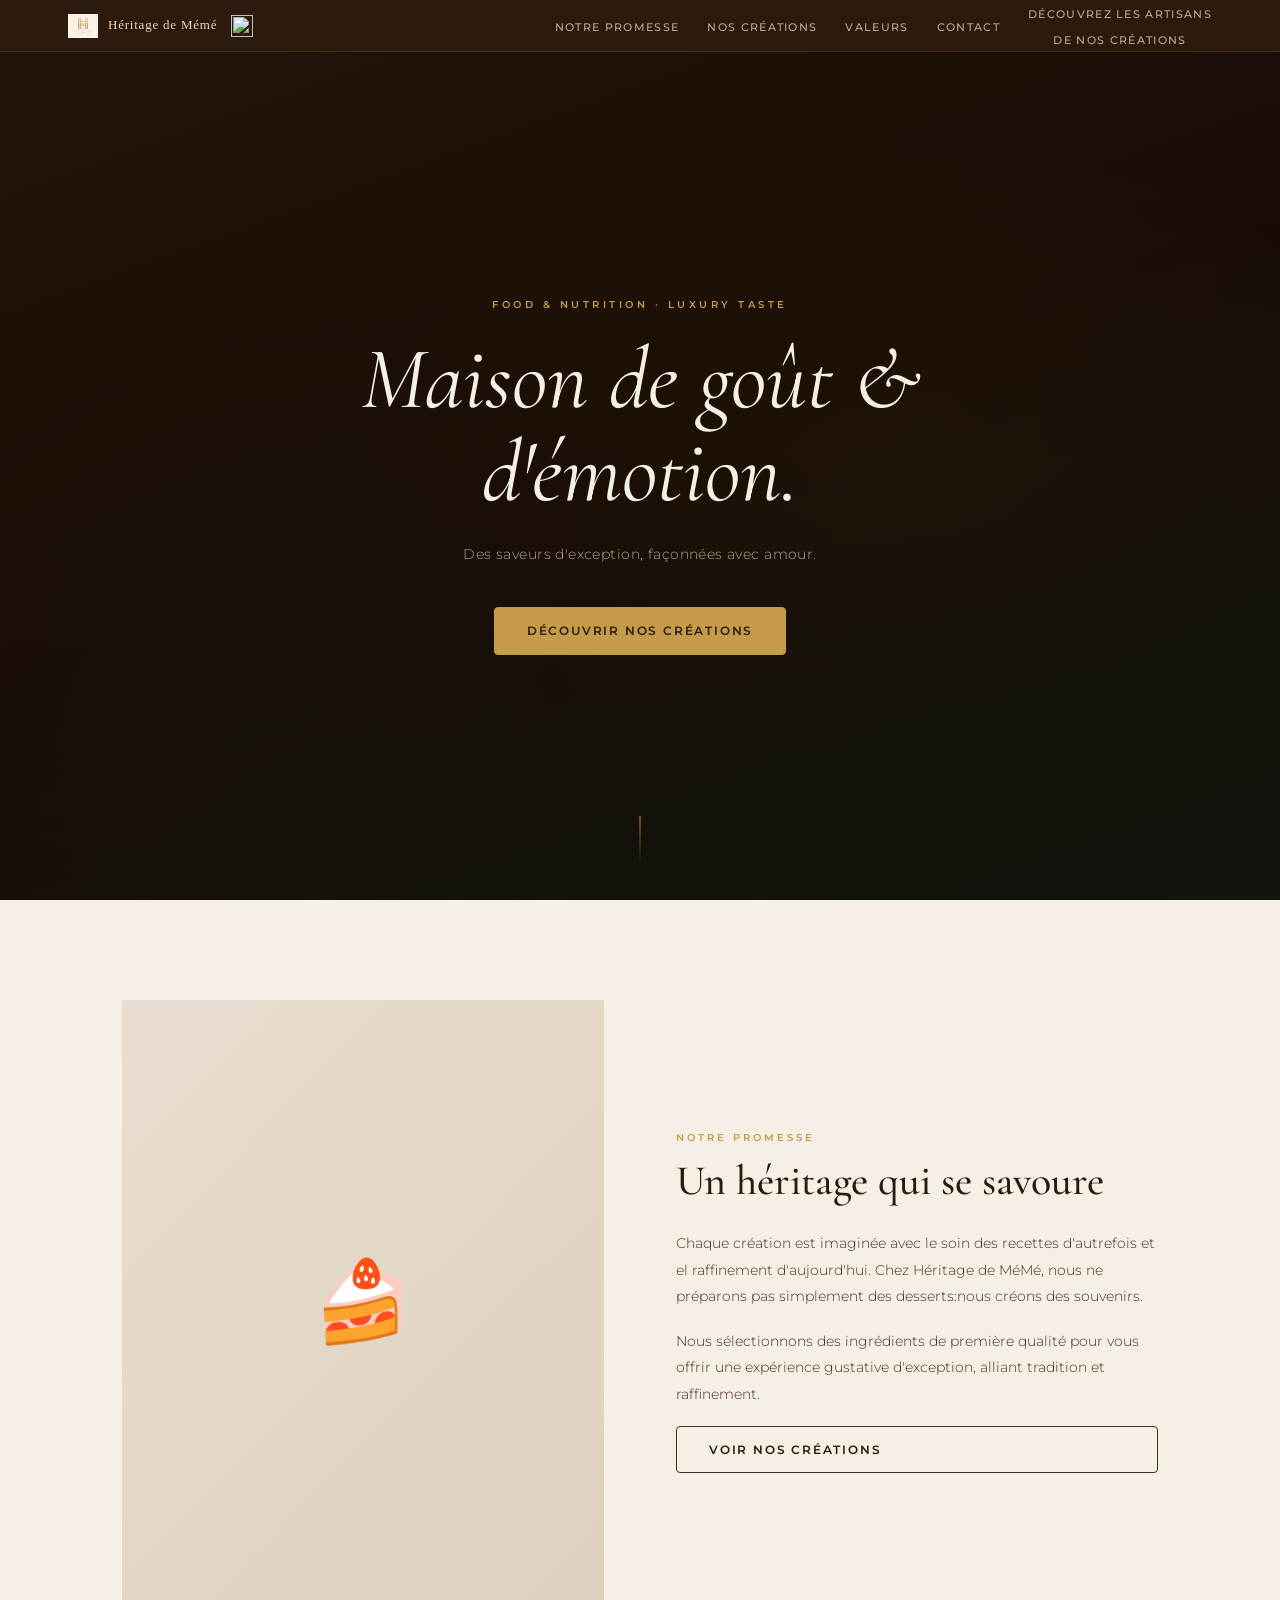
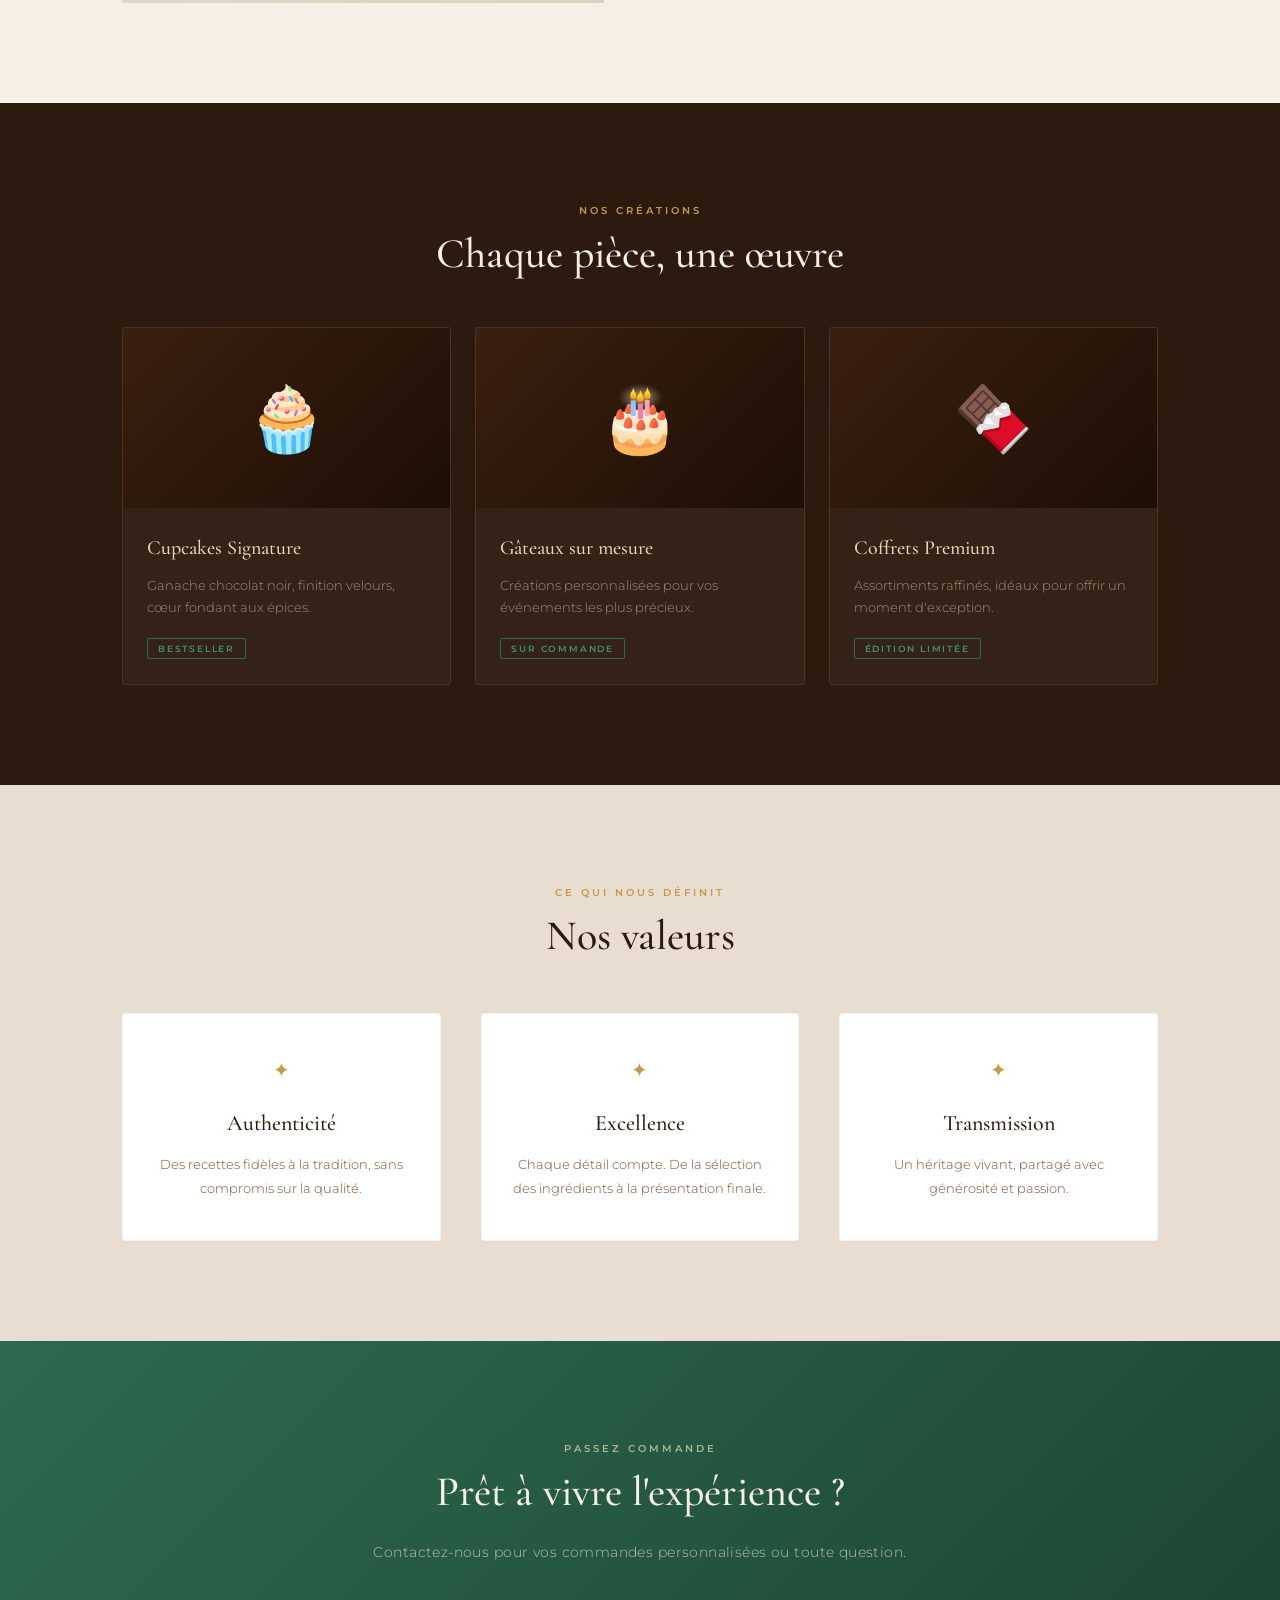
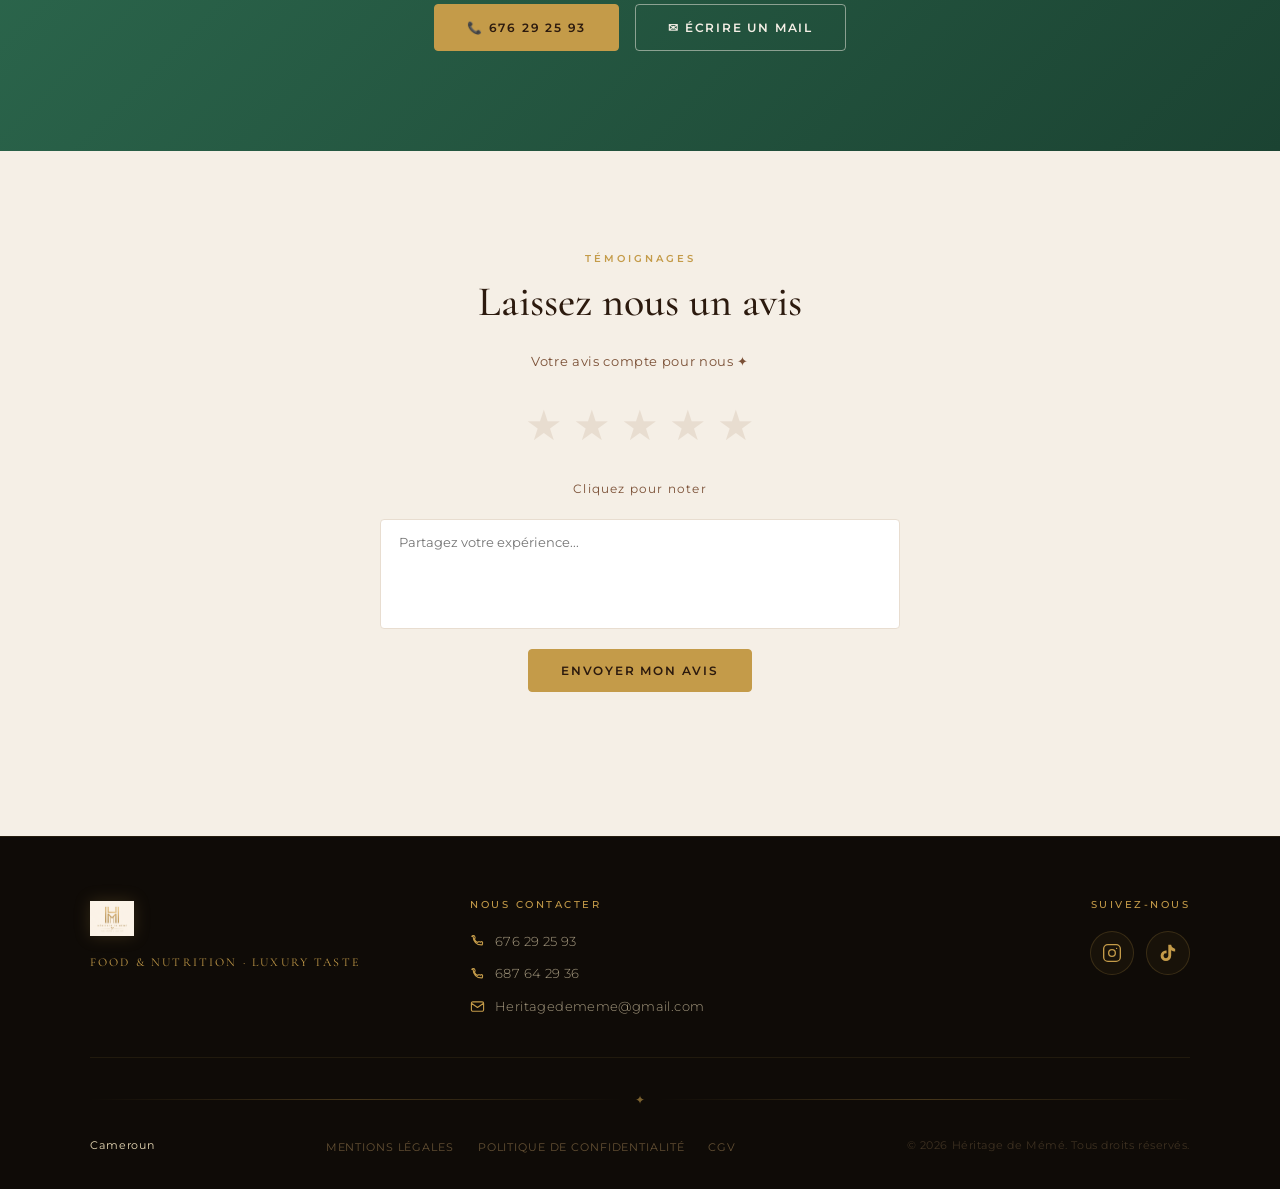
==== index.html @ fd97ecfc "Update index.html" ====
<!DOCTYPE html>
<html lang="fr">
<head>
  <meta charset="UTF-8" />
  <meta name="viewport" content="width=device-width, initial-scale=1.0"/>
  <title>Héritage de Mémé – Food & Nutrition · Luxury Taste</title>
  <link rel="stylesheet" href="style.css" />
  <link href="https://fonts.googleapis.com/css2?family=Cormorant+Garamond:ital,wght@0,400;0,500;0,600;1,400&family=Montserrat:wght@300;400;500;600&display=swap" rel="stylesheet"/>
</head>
<body>

  <nav class="navbar" id="navbar">
    <div class="navbar__inner">
      <a href="#" class="navbar__brand">
        <img src="Heritage_de_Meme_Logo_Premium.png" alt="Héritage de Mémé" class="navbar__logo" />
        <span class="navbar__name" translate="no">Héritage de Mémé</span>
        <img src="cupcake.png" alt="" class="navbar__cupcake" style="width:22px; height:22px; margin-left:4px; flex-shrink:0;"/>
      </a>
      <ul class="navbar__links">
        <li><a href="#about">Notre promesse</a></li>
        <li><a href="#menu">Nos créations</a></li>
        <li><a href="#values">Valeurs</a></li>
        <li><a href="#contact">Contact</a></li>
        <li style="text-align:center;"><a href="equipe.html" class="navbar_link--equipe">Découvrez les artisans<br/>de nos créations</a></li>
      </ul>
      <button class="navbar__burger" id="burgerBtn" aria-label="Menu">
        <span></span><span></span><span></span>
      </button>
    </div>
  </nav>

  <section class="hero">
    <div class="hero__overlay"></div>
    <div class="hero__content">
      <p class="hero__eyebrow"translate ="no">Food & Nutrition · Luxury Taste</p>
      <h1 class="hero__title"translate="no">Maison de goût &<br/>d'émotion.</h1>
      <p class="hero__sub"translate="no">Des saveurs d'exception, façonnées avec amour.</p>
      <a href="#menu" class="btn btn--primary">Découvrir nos créations</a>
    </div>
    <div class="hero__scroll-hint"><span></span></div>
  </section>

  <section class="about" id="about">
    <div class="container">
      <div class="about__grid">
        <div class="about__visual">
          <div class="about__img-frame">
            <div class="about__img-placeholder"><span>🍰</span></div>
          </div>
        </div>
        <div class="about__text">
          <p class="section-eyebrow">Notre promesse</p>
          <h2 class="section-title">Un héritage qui se savoure</h2>
          <p class="about__body">Chaque création est imaginée avec le soin des recettes d'autrefois et el raffinement d'aujourd'hui. Chez Héritage de MéMé, nous ne préparons pas simplement des desserts:nous créons des souvenirs.</p>
          <p class="about__body">Nous sélectionnons des ingrédients de première qualité pour vous offrir une expérience gustative d'exception, alliant tradition et raffinement.</p>
          <a href="#menu" class="btn btn--outline">Voir nos créations</a>
        </div>
      </div>
    </div>
  </section>

  <section class="menu" id="menu">
    <div class="container">
      <p class="section-eyebrow center">Nos créations</p>
      <h2 class="section-title center">Chaque pièce, une œuvre</h2>
      <div class="menu__grid">
        <article class="menu-card">
          <div class="menu-card__img">🧁</div>
          <div class="menu-card__body">
            <h3 class="menu-card__name">Cupcakes Signature</h3>
            <p class="menu-card__desc">Ganache chocolat noir, finition velours, cœur fondant aux épices.</p>
            <span class="menu-card__tag">Bestseller</span>
          </div>
        </article>
        <article class="menu-card">
          <div class="menu-card__img">🎂</div>
          <div class="menu-card__body">
            <h3 class="menu-card__name">Gâteaux sur mesure</h3>
            <p class="menu-card__desc">Créations personnalisées pour vos événements les plus précieux.</p>
            <span class="menu-card__tag">Sur commande</span>
          </div>
        </article>
        <article class="menu-card">
          <div class="menu-card__img">🍫</div>
          <div class="menu-card__body">
            <h3 class="menu-card__name">Coffrets Premium</h3>
            <p class="menu-card__desc">Assortiments raffinés, idéaux pour offrir un moment d'exception.</p>
            <span class="menu-card__tag">Édition limitée</span>
          </div>
        </article>
      </div>
    </div>
  </section>

  <section class="values" id="values">
    <div class="container">
      <p class="section-eyebrow center">Ce qui nous définit</p>
      <h2 class="section-title center">Nos valeurs</h2>
      <div class="values__grid">
        <div class="value-item">
          <div class="value-item__icon">✦</div>
          <h3>Authenticité</h3>
          <p>Des recettes fidèles à la tradition, sans compromis sur la qualité.</p>
        </div>
        <div class="value-item">
          <div class="value-item__icon">✦</div>
          <h3>Excellence</h3>
          <p>Chaque détail compte. De la sélection des ingrédients à la présentation finale.</p>
        </div>
        <div class="value-item">
          <div class="value-item__icon">✦</div>
          <h3>Transmission</h3>
          <p>Un héritage vivant, partagé avec générosité et passion.</p>
        </div>
      </div>
    </div>
  </section>

  <section class="contact-banner" id="contact">
    <div class="container">
      <p class="section-eyebrow center">Passez commande</p>
      <h2 class="section-title center">Prêt à vivre l'expérience ?</h2>
      <p class="contact-banner__sub">Contactez-nous pour vos commandes personnalisées ou toute question.</p>
      <div class="contact-banner__actions">
        <a href="tel:+237676292593" class="btn btn--primary">📞 676 29 25 93</a>
        <a href="mailto:Heritagedememe@gmail.com" class="btn btn--outline-light">✉ Écrire un mail</a>
      </div>
    </div>
  </section>




<section class="reviews" id="reviews">
  <div class="container">
    <p class="section-eyebrow center">Témoignages</p>
    <h2 class="section-title center">Laissez nous un avis</h2>

    <div class="star-rating">
      <p class="star-rating__label">Votre avis compte pour nous ✦</p>
      <div class="stars" id="stars">
        <span class="star" data-value="1">★</span>
        <span class="star" data-value="2">★</span>
        <span class="star" data-value="3">★</span>
        <span class="star" data-value="4">★</span>
        <span class="star" data-value="5">★</span>
      </div>
      <p class="star-rating__caption" id="starCaption">Cliquez pour noter</p>
      <textarea class="star-rating__textarea" id="reviewText" placeholder="Partagez votre expérience..."></textarea>
      <button class="btn btn--primary" id="submitReview">Envoyer mon avis</button>
      <p class="star-rating__thanks" id="thankMsg"></p>
    </div>
  </div>
</section>



  <footer class="footer">
    <div class="footer__inner">
      <div class="footer__top">
        <div class="footer__logo-col">
          <img src="Heritage_de_Meme_Logo_Premium.png" alt="Héritage de Mémé" class="footer__logo" />
          <span class="footer__tagline">Food & Nutrition · Luxury Taste</span>
        </div>
        <div class="footer__col">
          <h4 class="footer__col-title">Nous contacter</h4>
          <ul class="footer__list">
            <li>
              <svg width="15" height="15" fill="none" stroke="#c49b49" stroke-width="1.8" viewBox="0 0 24 24"><path stroke-linecap="round" stroke-linejoin="round" d="M3 5.5A1.5 1.5 0 0 1 4.5 4h1.379a1.5 1.5 0 0 1 1.394.944l.818 2.045a1.5 1.5 0 0 1-.343 1.641l-.9.9a11.042 11.042 0 0 0 5.622 5.622l.9-.9a1.5 1.5 0 0 1 1.641-.343l2.045.818A1.5 1.5 0 0 1 20 16.12V17.5A1.5 1.5 0 0 1 18.5 19C10.492 19 5 13.508 5 5.5Z"/></svg>
              676 29 25 93
            </li>
            <li>
              <svg width="15" height="15" fill="none" stroke="#c49b49" stroke-width="1.8" viewBox="0 0 24 24"><path stroke-linecap="round" stroke-linejoin="round" d="M3 5.5A1.5 1.5 0 0 1 4.5 4h1.379a1.5 1.5 0 0 1 1.394.944l.818 2.045a1.5 1.5 0 0 1-.343 1.641l-.9.9a11.042 11.042 0 0 0 5.622 5.622l.9-.9a1.5 1.5 0 0 1 1.641-.343l2.045.818A1.5 1.5 0 0 1 20 16.12V17.5A1.5 1.5 0 0 1 18.5 19C10.492 19 5 13.508 5 5.5Z"/></svg>
              687 64 29 36
            </li>
            <li>
              <svg width="15" height="15" fill="none" stroke="#c49b49" stroke-width="1.8" viewBox="0 0 24 24"><path stroke-linecap="round" stroke-linejoin="round" d="M21.75 6.75v10.5a2.25 2.25 0 0 1-2.25 2.25h-15a2.25 2.25 0 0 1-2.25-2.25V6.75m19.5 0A2.25 2.25 0 0 0 19.5 4.5h-15a2.25 2.25 0 0 0-2.25 2.25m19.5 0-9.75 6.75L2.25 6.75"/></svg>
              <a href="mailto:Heritagedememe@gmail.com">Heritagedememe@gmail.com</a>
            </li>
          </ul>
        </div>
        <div class="footer__col footer__social-col">
          <h4 class="footer__col-title">Suivez-nous</h4>
          <div class="footer__socials">
            <a href="https://www.instagram.com/heritage_de_meme?igsh=MWkwZHNhcWUxOTZhMQ%3D%3D&utm_source=qr" target="_blank" rel="noopener" aria-label="Instagram" class="footer__social-btn">
              <svg viewBox="0 0 24 24" fill="none" stroke="#c49b49" stroke-width="1.6" width="20" height="20">
                <rect x="2" y="2" width="20" height="20" rx="5" ry="5"/>
                <circle cx="12" cy="12" r="4"/>
                <circle cx="17.5" cy="6.5" r="0.8" fill="#c49b49" stroke="none"/>
              </svg>
            </a>
            <a href="https://www.tiktok.com/@heritage.de.meme?_r=1&_t=ZT-97amTNqGWh4" target="_blank" rel="noopener" aria-label="TikTok" class="footer__social-btn">
              <svg viewBox="0 0 24 24" fill="#c49b49" width="20" height="20">
                <path d="M19.59 6.69a4.83 4.83 0 0 1-3.77-4.25V2h-3.45v13.67a2.89 2.89 0 0 1-2.88 2.5 2.89 2.89 0 0 1-2.89-2.89 2.89 2.89 0 0 1 2.89-2.89c.28 0 .54.04.79.1V9.01a6.32 6.32 0 0 0-.79-.05 6.34 6.34 0 0 0-6.34 6.34 6.34 6.34 0 0 0 6.34 6.34 6.34 6.34 0 0 0 6.33-6.34V8.69a8.18 8.18 0 0 0 4.78 1.52V6.76a4.85 4.85 0 0 1-1.01-.07Z"/>
              </svg>
            </a>
          </div>
        </div>
      </div>
      <div class="footer__divider"><span class="footer__divider-ornament">✦</span></div>
      <div class="footer__bottom">
        <p class="footer_location"> Cameroun</p>
        <ul class="footer__legal">
          <li><a href="#">Mentions légales</a></li>
          <li><a href="#">Politique de confidentialité</a></li>
          <li><a href="#">CGV</a></li>
        </ul>
        <p class="footer__copy">&copy; 2026 Héritage de Mémé. Tous droits réservés.</p>
      </div>
    </div>
  </footer>

  <script src="script.js"></script>
</body>
</html>
---- style.css ----
:root {
  --brown-dark:    #2c1a0e;
  --brown-mid:     #4a2c1a;
  --brown-light:   #7a4f35;
  --cream:         #f5efe6;
  --cream-dark:    #e8ddd0;
  --gold:          #c49b49;
  --gold-light:    #e8d9b5;
  --emerald:       #2d6a4f;
  --emerald-light: #40916c;
  --white:         #ffffff;
  --font-display:  'Cormorant Garamond', serif;
  --font-body:     'Montserrat', sans-serif;
  --nav-h:         52px;
  --radius:        4px;
  --transition:    0.25s ease;
}

*, *::before, *::after { box-sizing: border-box; margin: 0; padding: 0; }
html { scroll-behavior: smooth; }
body { font-family: var(--font-body); background: var(--cream); color: var(--brown-dark); line-height: 1.6; }
a { text-decoration: none; color: inherit; }
ul { list-style: none; }
img { display: block; max-width: 100%; }

.container { max-width: 1100px; margin: 0 auto; padding: 0 32px; }

.section-eyebrow { font-family: var(--font-body); font-size: 10px; font-weight: 600; letter-spacing: 0.3em; text-transform: uppercase; color: var(--gold); margin-bottom: 10px; }
.section-eyebrow.center { text-align: center; }
.section-title { font-family: var(--font-display); font-size: clamp(28px, 4vw, 42px); font-weight: 500; color: var(--brown-dark); line-height: 1.2; margin-bottom: 24px; }
.section-title.center { text-align: center; }

.btn { display: inline-block; font-family: var(--font-body); font-size: 12px; font-weight: 600; letter-spacing: 0.15em; text-transform: uppercase; padding: 13px 32px; border-radius: var(--radius); transition: all var(--transition); cursor: pointer; border: 1.5px solid transparent; }
.btn--primary { background: var(--gold); color: var(--brown-dark); border-color: var(--gold); }
.btn--primary:hover { background: #b8893a; border-color: #b8893a; transform: translateY(-2px); }
.btn--outline { background: transparent; color: var(--brown-dark); border-color: var(--brown-mid); }
.btn--outline:hover { background: var(--brown-dark); color: var(--cream); transform: translateY(-2px); }
.btn--outline-light { background: transparent; color: var(--cream); border-color: rgba(245,239,230,0.5); }
.btn--outline-light:hover { background: rgba(245,239,230,0.1); transform: translateY(-2px); }

/* NAVBAR */
.navbar { position: fixed; top: 0; left: 0; right: 0; z-index: 1000; height: var(--nav-h); background: var(--brown-dark); border-bottom: 1px solid rgba(196,155,73,0.15); transition: background var(--transition), box-shadow var(--transition); }
.navbar.scrolled { background: rgba(44,26,14,0.97); box-shadow: 0 2px 20px rgba(0,0,0,0.35); backdrop-filter: blur(8px); }
.navbar__inner { max-width: 1200px; margin: 0 auto; height: 100%; padding: 0 28px; display: flex; align-items: center; gap: 32px; overflow: visible; }
.navbar__brand { display: flex; align-items: center; gap: 10px; flex-shrink: 0; }
.navbar__logo { width: 30px; height: 30px; object-fit: contain; }
.navbar__name { font-family: 'Times New Roman', Times, serif; font-size: 13px; color: var(--gold-light); font-weight: normal; letter-spacing: 0.06em; white-space: nowrap; }
.navbar__links { display: flex; align-items: center; gap: 28px; margin-left: auto; flex-shrink:0; }
.navbar__links li a { font-size: 11px; font-weight: 500; letter-spacing: 0.12em; text-transform: uppercase; color: rgba(232,217,181,0.75); transition: color var(--transition); position: relative; padding-bottom: 3px; }
.navbar__links li a::after { content: ''; position: absolute; bottom: 0; left: 0; width: 0; height: 1px; background: var(--gold); transition: width var(--transition); }
.navbar__links li a:hover { color: var(--gold-light); }
.navbar__links li a:hover::after { width: 100%; }
.navbar__burger { display: none; flex-direction: column; gap: 5px; background: none; border: none; cursor: pointer; padding: 4px; margin-left: auto; }
.navbar__burger span { display: block; width: 22px; height: 2px; background: var(--gold-light); border-radius: 2px; transition: all var(--transition); }

/* HERO */
.hero { position: relative; min-height: 100vh; display: flex; align-items: center; justify-content: center; text-align: center; background: linear-gradient(160deg, var(--brown-dark) 0%, #1a0d06 50%, #0e1a12 100%); padding-top: var(--nav-h); overflow: hidden; }
.hero::before { content: ''; position: absolute; inset: 0; background-image: radial-gradient(ellipse 60% 50% at 70% 50%, rgba(196,155,73,0.06) 0%, transparent 70%), radial-gradient(ellipse 40% 60% at 20% 70%, rgba(45,106,79,0.08) 0%, transparent 60%); pointer-events: none; }
.hero__overlay { position: absolute; inset: 0; background: rgba(20,10,4,0.3); pointer-events: none; }
.hero__content { position: relative; z-index: 2; max-width: 680px; padding: 0 24px; }
.hero__eyebrow { font-size: 10px; font-weight: 600; letter-spacing: 0.35em; text-transform: uppercase; color: var(--gold); margin-bottom: 20px; }
.hero__title { font-family: var(--font-display); font-size: clamp(48px, 8vw, 88px); font-weight: 400; color: var(--cream); line-height: 1.05; margin-bottom: 24px; font-style: italic; }
.hero__sub { font-size: 14px; font-weight: 300; color: rgba(232,217,181,0.75); line-height: 1.8; margin-bottom: 40px; letter-spacing: 0.03em; }
.hero__scroll-hint { position: absolute; bottom: 36px; left: 50%; transform: translateX(-50%); z-index: 2; }
.hero__scroll-hint span { display: block; width: 1px; height: 48px; background: linear-gradient(to bottom, var(--gold), transparent); margin: 0 auto; animation: scrollLine 2s ease infinite; }
@keyframes scrollLine { 0% { opacity: 0; transform: scaleY(0); transform-origin: top; } 50% { opacity: 1; transform: scaleY(1); } 100% { opacity: 0; } }

/* ABOUT */
.about { padding: 100px 0; background: var(--cream); }
.about__grid { display: grid; grid-template-columns: 1fr 1fr; gap: 72px; align-items: center; }
.about__img-frame { position: relative; aspect-ratio: 4/5; background: var(--cream-dark); border-radius: 2px; overflow: hidden; }
.about__img-frame::before { content: ''; position: absolute; inset: -12px; border: 1px solid rgba(196,155,73,0.3); border-radius: 2px; z-index: 0; }
.about__img-placeholder { position: absolute; inset: 0; display: flex; align-items: center; justify-content: center; font-size: 80px; background: linear-gradient(135deg, var(--cream-dark) 0%, #ddd0be 100%); }
.about__text { display: flex; flex-direction: column; gap: 0; }
.about__body { font-size: 14px; font-weight: 300; color: var(--brown-mid); line-height: 1.9; margin-bottom: 18px; }

/* MENU */
.menu { padding: 100px 0; background: var(--brown-dark); }
.menu .section-title { color: var(--cream); }
.menu__grid { display: grid; grid-template-columns: repeat(3, 1fr); gap: 24px; margin-top: 48px; }
.menu-card { background: rgba(255,255,255,0.04); border: 1px solid rgba(196,155,73,0.15); border-radius: var(--radius); overflow: hidden; transition: transform var(--transition), border-color var(--transition); }
.menu-card:hover { transform: translateY(-6px); border-color: rgba(196,155,73,0.4); }
.menu-card__img { height: 180px; background: linear-gradient(135deg, #3a2010 0%, #1e0e04 100%); display: flex; align-items: center; justify-content: center; font-size: 64px; }
.menu-card__body { padding: 24px; }
.menu-card__name { font-family: var(--font-display); font-size: 20px; font-weight: 500; color: var(--gold-light); margin-bottom: 10px; }
.menu-card__desc { font-size: 13px; font-weight: 300; color: rgba(232,217,181,0.6); line-height: 1.7; margin-bottom: 16px; }
.menu-card__tag { font-size: 9px; font-weight: 600; letter-spacing: 0.2em; text-transform: uppercase; color: var(--emerald-light); border: 1px solid var(--emerald); padding: 4px 10px; border-radius: 2px; }

/* VALEURS */
.values { padding: 100px 0; background: var(--cream-dark); }
.values__grid { display: grid; grid-template-columns: repeat(3, 1fr); gap: 40px; margin-top: 52px; }
.value-item { text-align: center; padding: 40px 28px; background: var(--white); border-radius: var(--radius); border: 1px solid rgba(196,155,73,0.12); transition: box-shadow var(--transition); }
.value-item:hover { box-shadow: 0 8px 32px rgba(44,26,14,0.1); }
.value-item__icon { font-size: 20px; color: var(--gold); margin-bottom: 20px; }
.value-item h3 { font-family: var(--font-display); font-size: 22px; font-weight: 500; color: var(--brown-dark); margin-bottom: 12px; }
.value-item p { font-size: 13px; font-weight: 300; color: var(--brown-light); line-height: 1.8; }

/* CONTACT BANNER */
.contact-banner { padding: 100px 0; background: linear-gradient(135deg, var(--emerald) 0%, #1b4332 100%); text-align: center; }
.contact-banner .section-title { color: var(--cream); }
.contact-banner .section-eyebrow { color: rgba(232,217,181,0.7); }
.contact-banner__sub { font-size: 14px; font-weight: 300; color: rgba(245,239,230,0.7); margin-bottom: 40px; letter-spacing: 0.03em; }
.contact-banner__actions { display: flex; gap: 16px; justify-content: center; flex-wrap: wrap; }

/* FOOTER */
.footer { background: #0f0b07; color: var(--gold-light); padding: 60px 40px 30px; border-top: 1px solid rgba(196,155,73,0.12); }
.footer__inner { max-width: 1100px; margin: 0 auto; }
.footer__top { display: grid; grid-template-columns: 1fr 1fr 1fr; gap: 40px; align-items: start; padding-bottom: 40px; border-bottom: 1px solid rgba(196,155,73,0.1); }
.footer__logo-col { display: flex; flex-direction: column; align-items: flex-start; gap: 12px; }
.footer__logo { width: 44px; height: 44px; object-fit: contain; filter: drop-shadow(0 0 8px rgba(196,155,73,0.2)); }
.footer__tagline { font-family: var(--font-display); font-size: 12px; letter-spacing: 0.18em; color: var(--gold); text-transform: uppercase; }
.footer__col-title { font-family: var(--font-body); font-size: 10px; letter-spacing: 0.25em; text-transform: uppercase; color: var(--gold); margin-bottom: 18px; font-weight: 500; }
.footer__list { display: flex; flex-direction: column; gap: 12px; }
.footer__list li { display: flex; align-items: center; gap: 10px; font-size: 13px; color: rgba(232,217,181,0.7); font-weight: 300; letter-spacing: 0.03em; }
.footer__list li a { color: rgba(232,217,181,0.7); transition: color var(--transition); }
.footer__list li a:hover { color: var(--gold-light); }
.footer__social-col { align-items: flex-end; display: flex; flex-direction: column; }
.footer__socials { display: flex; gap: 12px; }
.footer__social-btn { display: flex; align-items: center; justify-content: center; width: 44px; height: 44px; border: 1px solid rgba(196,155,73,0.2); border-radius: 50%; background: rgba(196,155,73,0.05); transition: border-color var(--transition), background var(--transition), transform var(--transition); }
.footer__social-btn:hover { border-color: var(--gold); background: rgba(196,155,73,0.12); transform: translateY(-3px); }
.footer__divider { display: flex; align-items: center; gap: 14px; margin: 32px 0 24px; }
.footer__divider::before, .footer__divider::after { content: ''; flex: 1; height: 1px; background: linear-gradient(90deg, transparent, rgba(196,155,73,0.3), transparent); }
.footer__divider-ornament { color: var(--gold); font-size: 12px; opacity: 0.6; }
.footer__bottom { display: flex; align-items: center; justify-content: space-between; flex-wrap: wrap; gap: 12px; }
.footer__legal { display: flex; gap: 24px; }
.footer__legal li a { font-size: 11px; color: rgba(122,99,64,0.8); letter-spacing: 0.08em; text-transform: uppercase; transition: color var(--transition); }
.footer__legal li a:hover { color: var(--gold); }
.footer__copy { font-size: 11px; color: rgba(74,59,40,0.8); letter-spacing: 0.05em; }
.footer_location{
    font-size: 11px;
    color: rgba(122,99,64,0,8);
    letter-spacing: 0.08em;
}
/* RESPONSIVE */
@media (max-width: 900px) {
  .about__grid, .menu__grid, .values__grid, .footer__top { grid-template-columns: 1fr; }
  .footer__social-col { align-items: flex-start; }
}
@media (max-width: 640px) {
  .navbar__links {
    display: none;
  transition: transform 0.4s cubic-bezier(0.4, 0, 0.2, 1), opacity 0.4s ease;
  transform: translateY(-10px);
  opacity: 0;
}

.navbar__links.open {
  display: flex;
  flex-direction: column;
  position: fixed;
  top: var(--nav-h);
  left: 0;
  right: 0;
  background: var(--brown-dark);
  padding: 24px 28px;
  gap: 20px;
  border-bottom: 1px solid rgba(196,155,73,0.15);
  transform: translateY(0);
  opacity: 1;
  pointer-events: all;
}
  .navbar__burger { display: flex; }
  .footer__bottom { flex-direction: column; align-items: center; text-align: center; }
  .footer__legal { flex-wrap: wrap; justify-content: center; }

} 

/* POUR LE MINI LOGO DE CUPCAKE*/
.navbar_cupcake{
  width: 26px;
  height: 26px;
  margin-left: 6px;
  filter: brightness(0) invert(1);
}



.reviews {
  padding: 100px 0;
  background: var(--cream);
  text-align: center;
}

.star-rating {
  max-width: 520px;
  margin: 0 auto;
  display: flex;
  flex-direction: column;
  align-items: center;
  gap: 20px;
}

.star-rating__label {
  font-size: 13px;
  color: var(--brown-light);
  letter-spacing: 0.05em;
}

.stars {
  display: flex;
  gap: 10px;
  cursor: pointer;
}

.star {
  font-size: 42px;
  color: var(--cream-dark);
  transition: color 0.15s, transform 0.15s;
  user-select: none;
}

.star.hovered,
.star.selected {
  color: var(--gold);
  transform: scale(1.15);
}

.star-rating__caption {
  font-size: 12px;
  letter-spacing: 0.1em;
  color: var(--brown-light);
  min-height: 18px;
}

.star-rating__textarea {
  width: 100%;
  height: 110px;
  padding: 14px 18px;
  border: 1px solid var(--cream-dark);
  border-radius: var(--radius);
  font-family: var(--font-body);
  font-size: 13px;
  color: var(--brown-dark);
  background: var(--white);
  resize: none;
  outline: none;
  transition: border-color var(--transition);
}

.star-rating__textarea:focus {
  border-color: var(--gold);
}

.star-rating__thanks {
  font-family: var(--font-display);
  font-size: 18px;
  color: var(--emerald);
  font-style: italic;
  min-height: 24px;
}

.navbar__links li a.navbar__link--equipe {
  display: flex !important;
  flex-direction: column !important;
  align-items: center !important;
  text-align: center !important;
  font-size: 9px !important;
  line-height: 1.5;
}
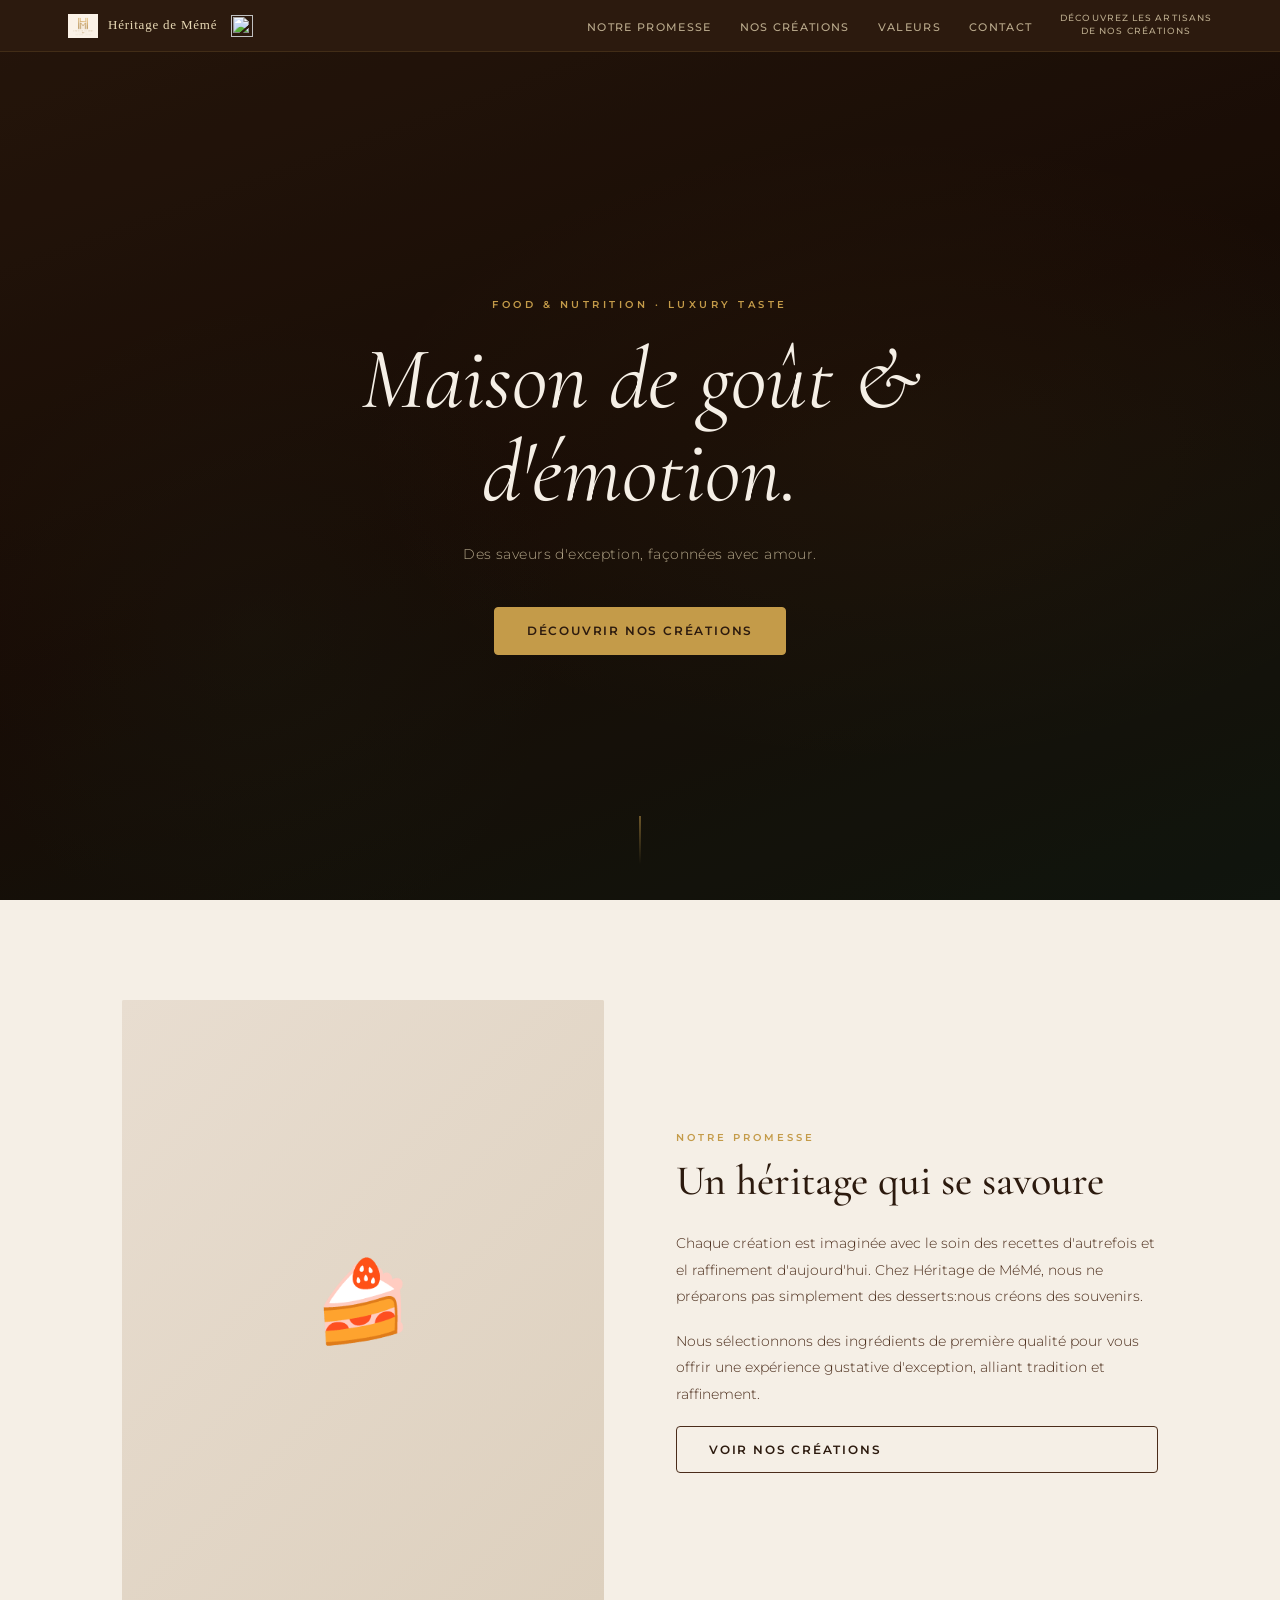
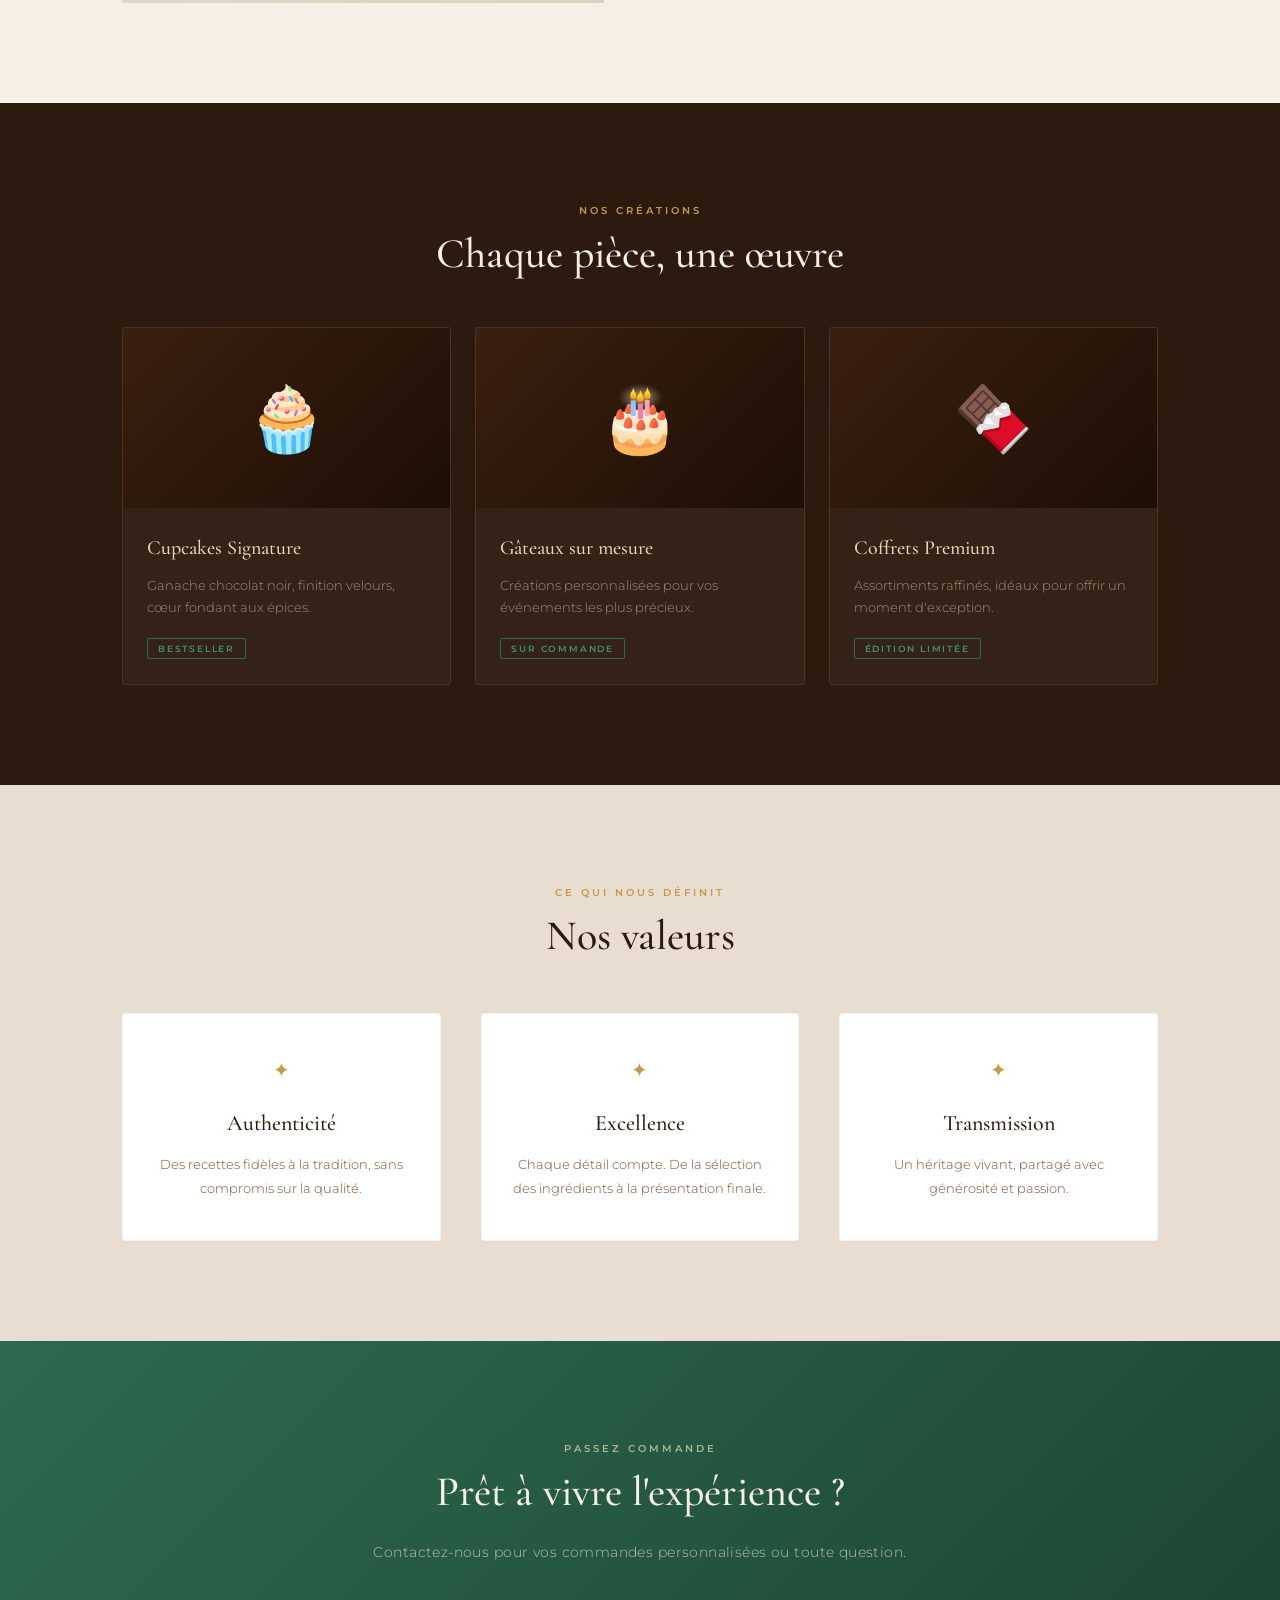
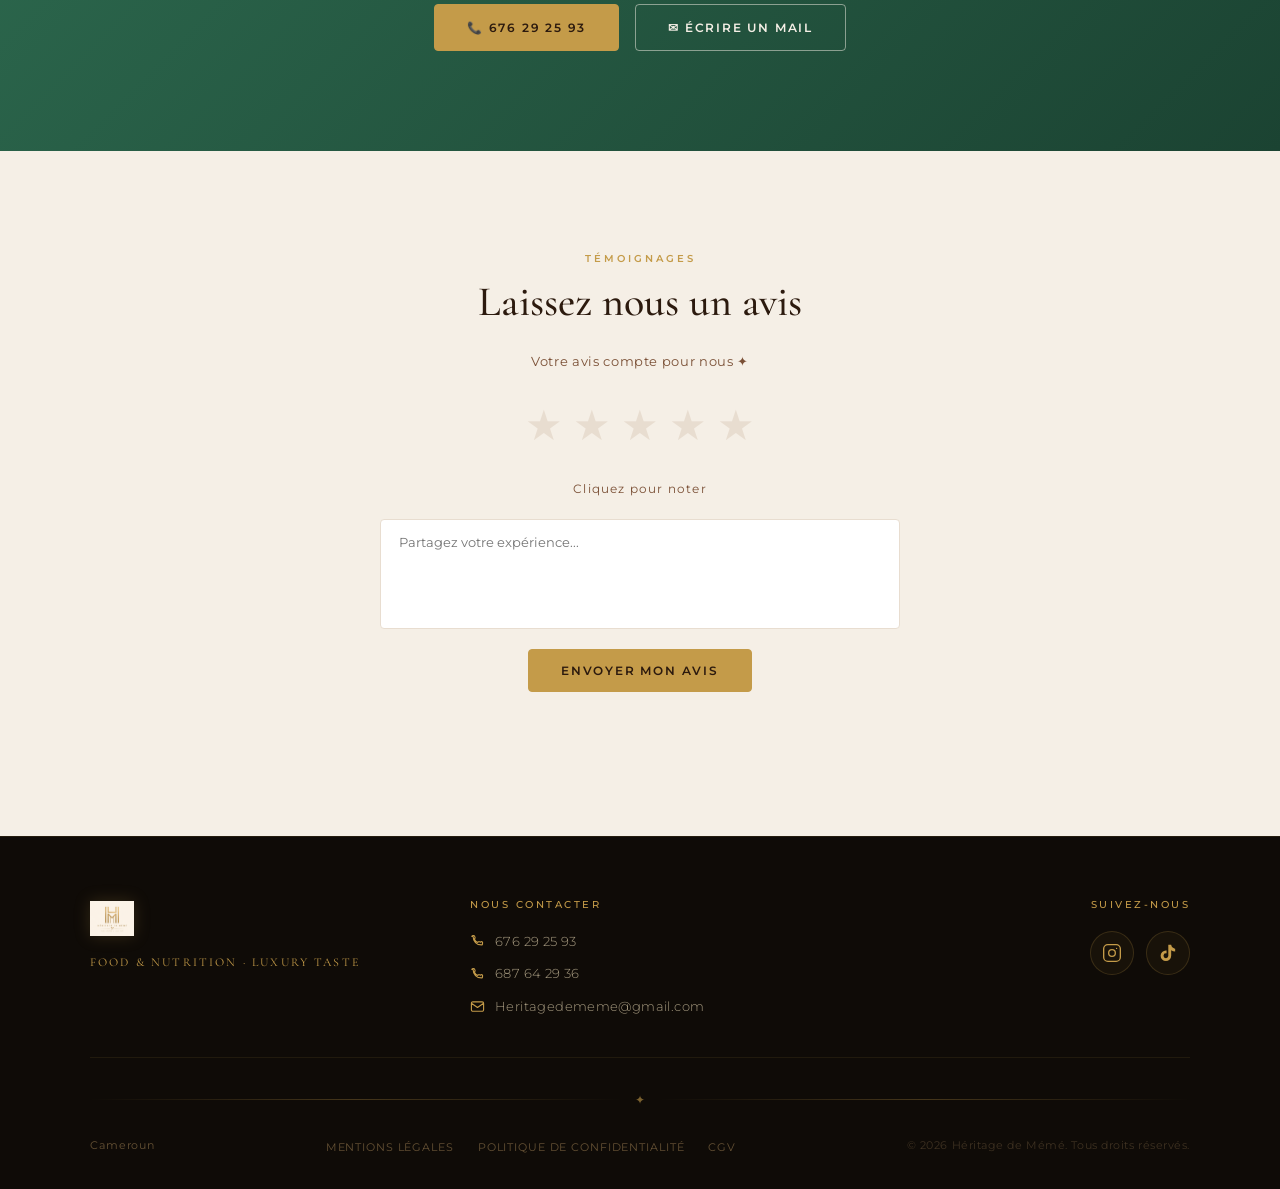
==== commit c22b005b: "Update index.html" ====
--- a/index.html
+++ b/index.html
@@ -21,7 +21,7 @@
         <li><a href="#menu">Nos créations</a></li>
         <li><a href="#values">Valeurs</a></li>
         <li><a href="#contact">Contact</a></li>
-        <li style="text-align:center;"><a href="equipe.html" class="navbar_link--equipe">Découvrez les artisans<br/>de nos créations</a></li>
+        <li style="text-align:center;"><a href="equipe.html" class="navbar__link--equipe">Découvrez les artisans<br/>de nos créations</a></li>
       </ul>
       <button class="navbar__burger" id="burgerBtn" aria-label="Menu">
         <span></span><span></span><span></span>
--- a/style.css
+++ b/style.css
@@ -128,7 +128,7 @@
 .footer__copy { font-size: 11px; color: rgba(74,59,40,0.8); letter-spacing: 0.05em; }
 .footer_location{
     font-size: 11px;
-    color: rgba(122,99,64,0,8);
+    color: rgba(122,99,64,0.8);
     letter-spacing: 0.08em;
 }
 /* RESPONSIVE */
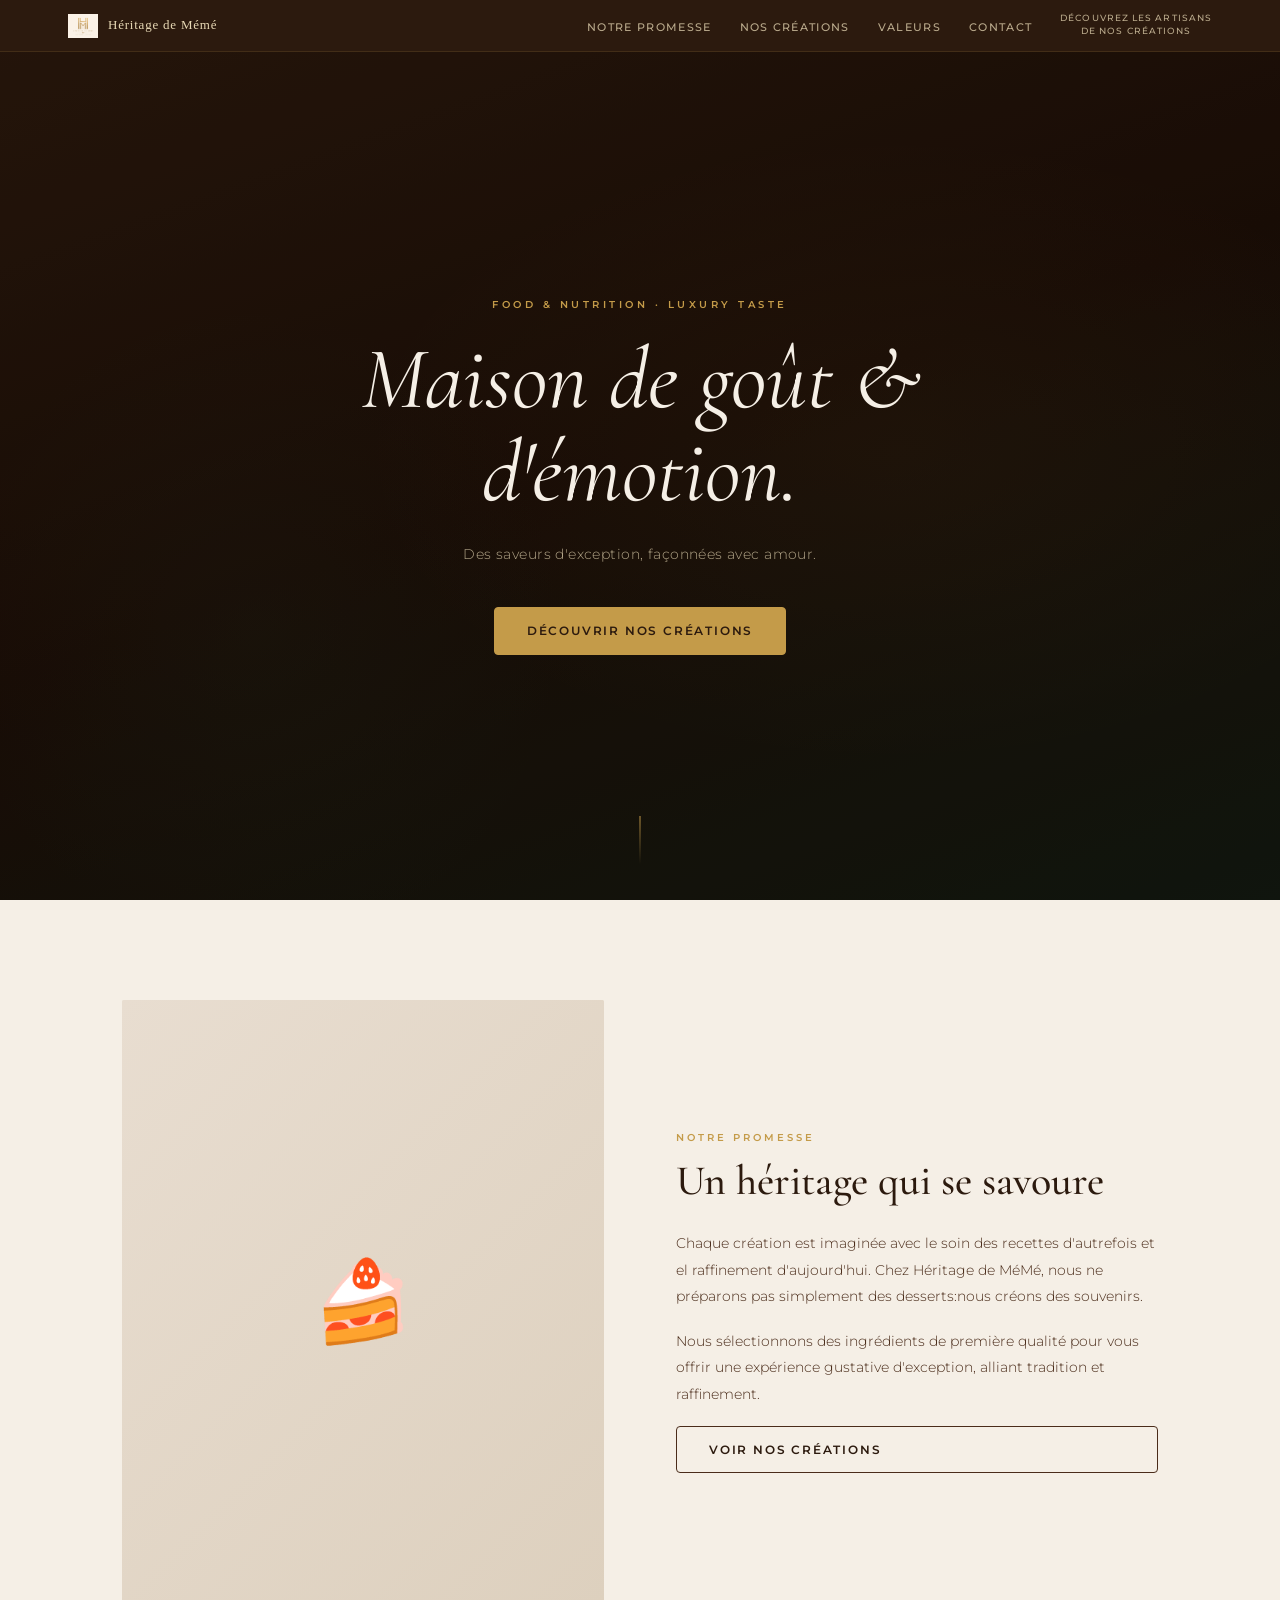
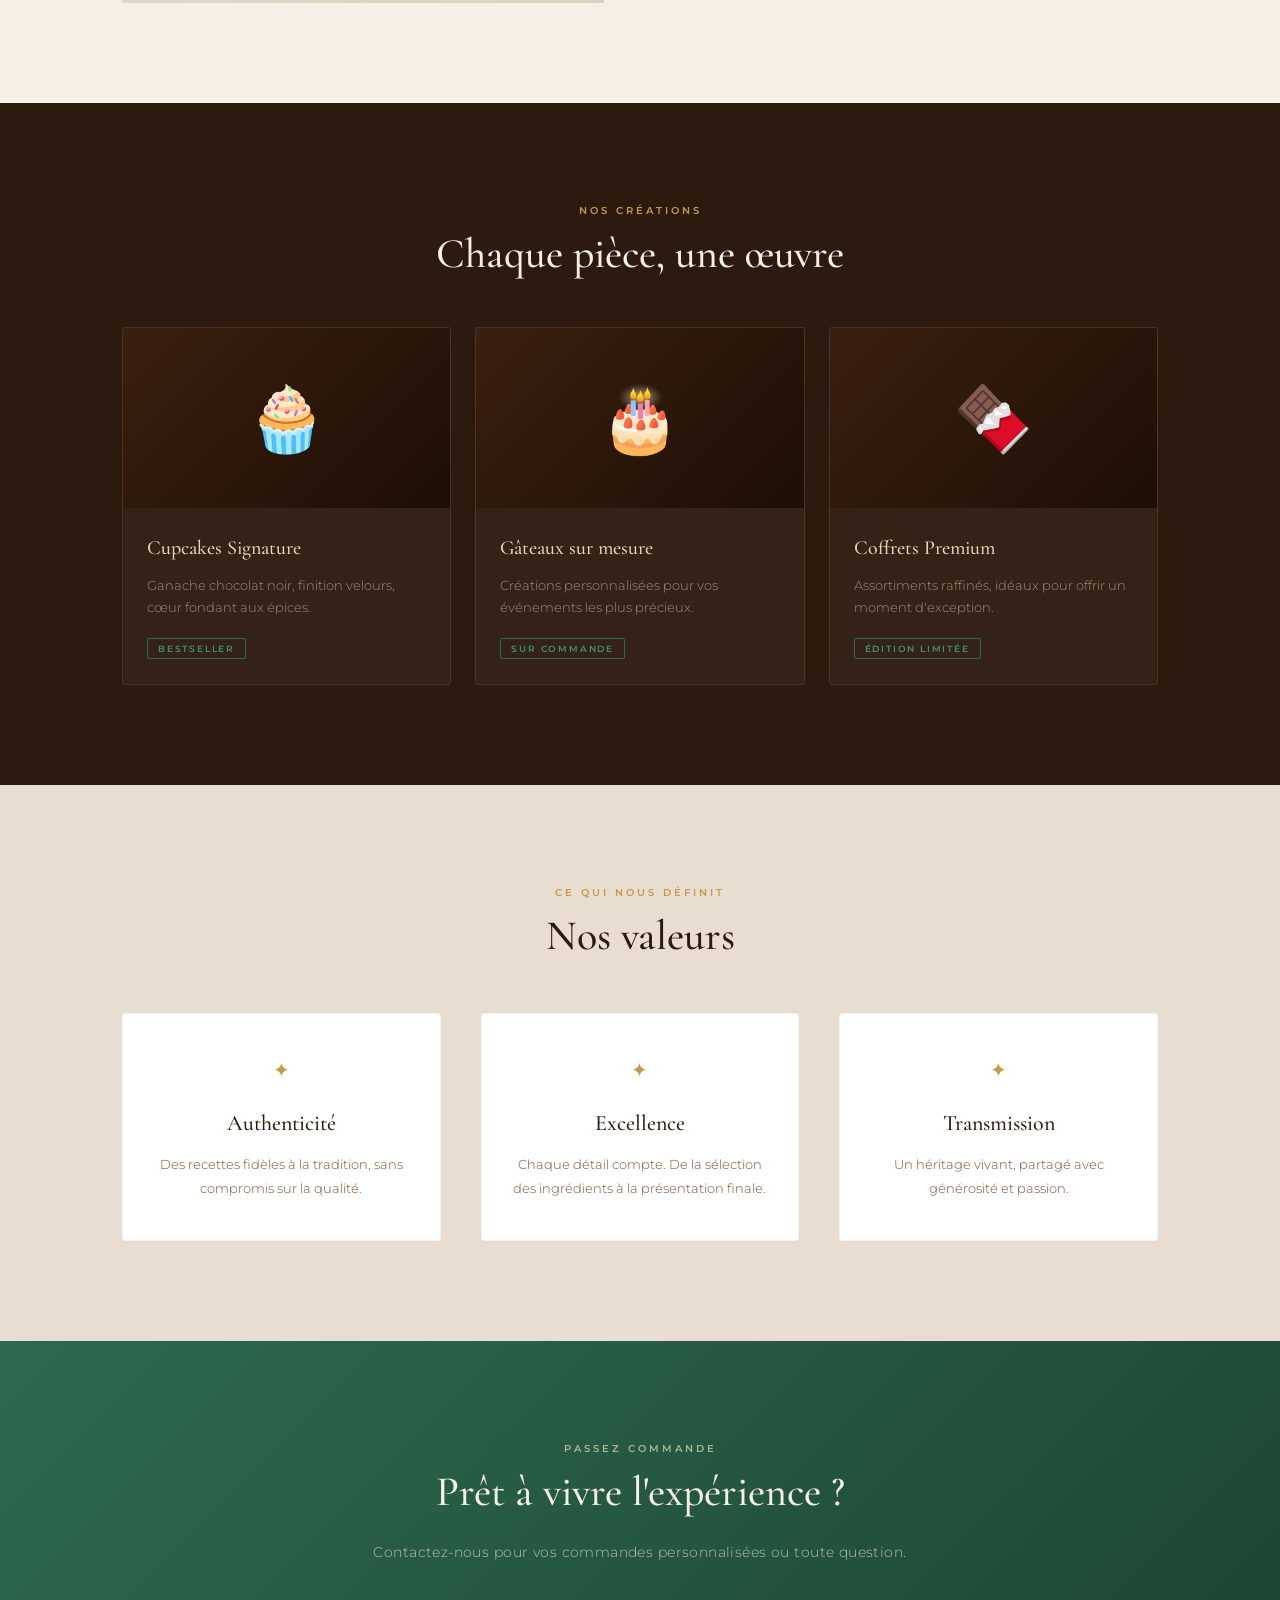
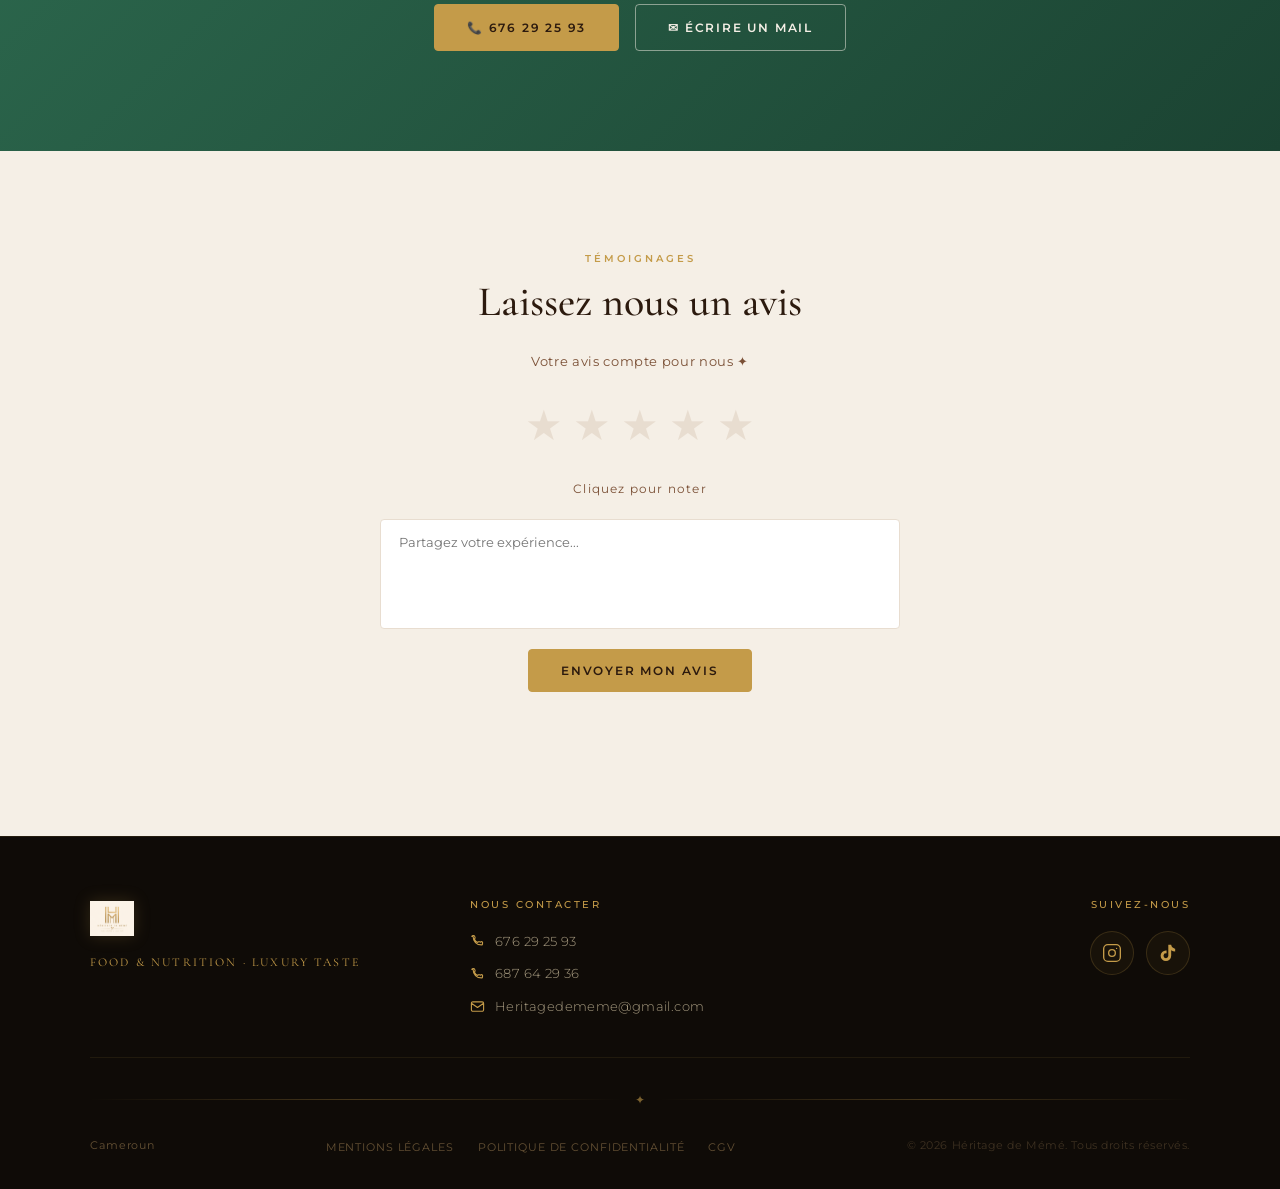
==== commit a0babcf7: "Remove cupcake image from navbar Removed cupcake image from the navbar." ====
--- a/index.html
+++ b/index.html
@@ -4,8 +4,21 @@
   <meta charset="UTF-8" />
   <meta name="viewport" content="width=device-width, initial-scale=1.0"/>
   <title>Héritage de Mémé – Food & Nutrition · Luxury Taste</title>
+ <!-- Meta description et open graph-->
+<meta name="description" content="Héritage de Mémé — pâtisserie artisanale de luxe : cupcakes signature, gâteaux sur mesure et coffrets premium au Cameroun.">
+<meta property="og:title" content="Héritage de Mémé – Food & Nutrition · Luxury Taste">
+<meta property="og:description" content="Des saveurs d'exception, façonnées avec amour.">
+<meta property="og:image" content="https://heritagedemem.netlify.app/Heritage_de_Meme_Logo_Premium.png">
+ <meta property="og:url" content="https://heritagedememe.netlify.app/">
+<meta property="og:type" content="website">
+<link rel="icon" type="image/png" href="favicon.png">
   <link rel="stylesheet" href="style.css" />
   <link href="https://fonts.googleapis.com/css2?family=Cormorant+Garamond:ital,wght@0,400;0,500;0,600;1,400&family=Montserrat:wght@300;400;500;600&display=swap" rel="stylesheet"/>
+<!-- preconnect vers google fonts-->
+<link rel="preconnect" href="https://fonts.googleapis.com">
+<link rel="preconnect" href="https://fonts.gstatic.com" crossorigin>
+<link href="https://fonts.googleapis.com/css2?family=Cormorant+Garamond..." rel="stylesheet"/>
+
 </head>
 <body>
 
@@ -14,7 +27,6 @@
       <a href="#" class="navbar__brand">
         <img src="Heritage_de_Meme_Logo_Premium.png" alt="Héritage de Mémé" class="navbar__logo" />
         <span class="navbar__name" translate="no">Héritage de Mémé</span>
-        <img src="cupcake.png" alt="" class="navbar__cupcake" style="width:22px; height:22px; margin-left:4px; flex-shrink:0;"/>
       </a>
       <ul class="navbar__links">
         <li><a href="#about">Notre promesse</a></li>
@@ -159,7 +171,7 @@
     <div class="footer__inner">
       <div class="footer__top">
         <div class="footer__logo-col">
-          <img src="Heritage_de_Meme_Logo_Premium.png" alt="Héritage de Mémé" class="footer__logo" />
+          <img src="Heritage_de_Meme_Logo_Premium.png" alt="Héritage de Mémé" class="footer__logo" loading="lazy"/>
           <span class="footer__tagline">Food & Nutrition · Luxury Taste</span>
         </div>
         <div class="footer__col">
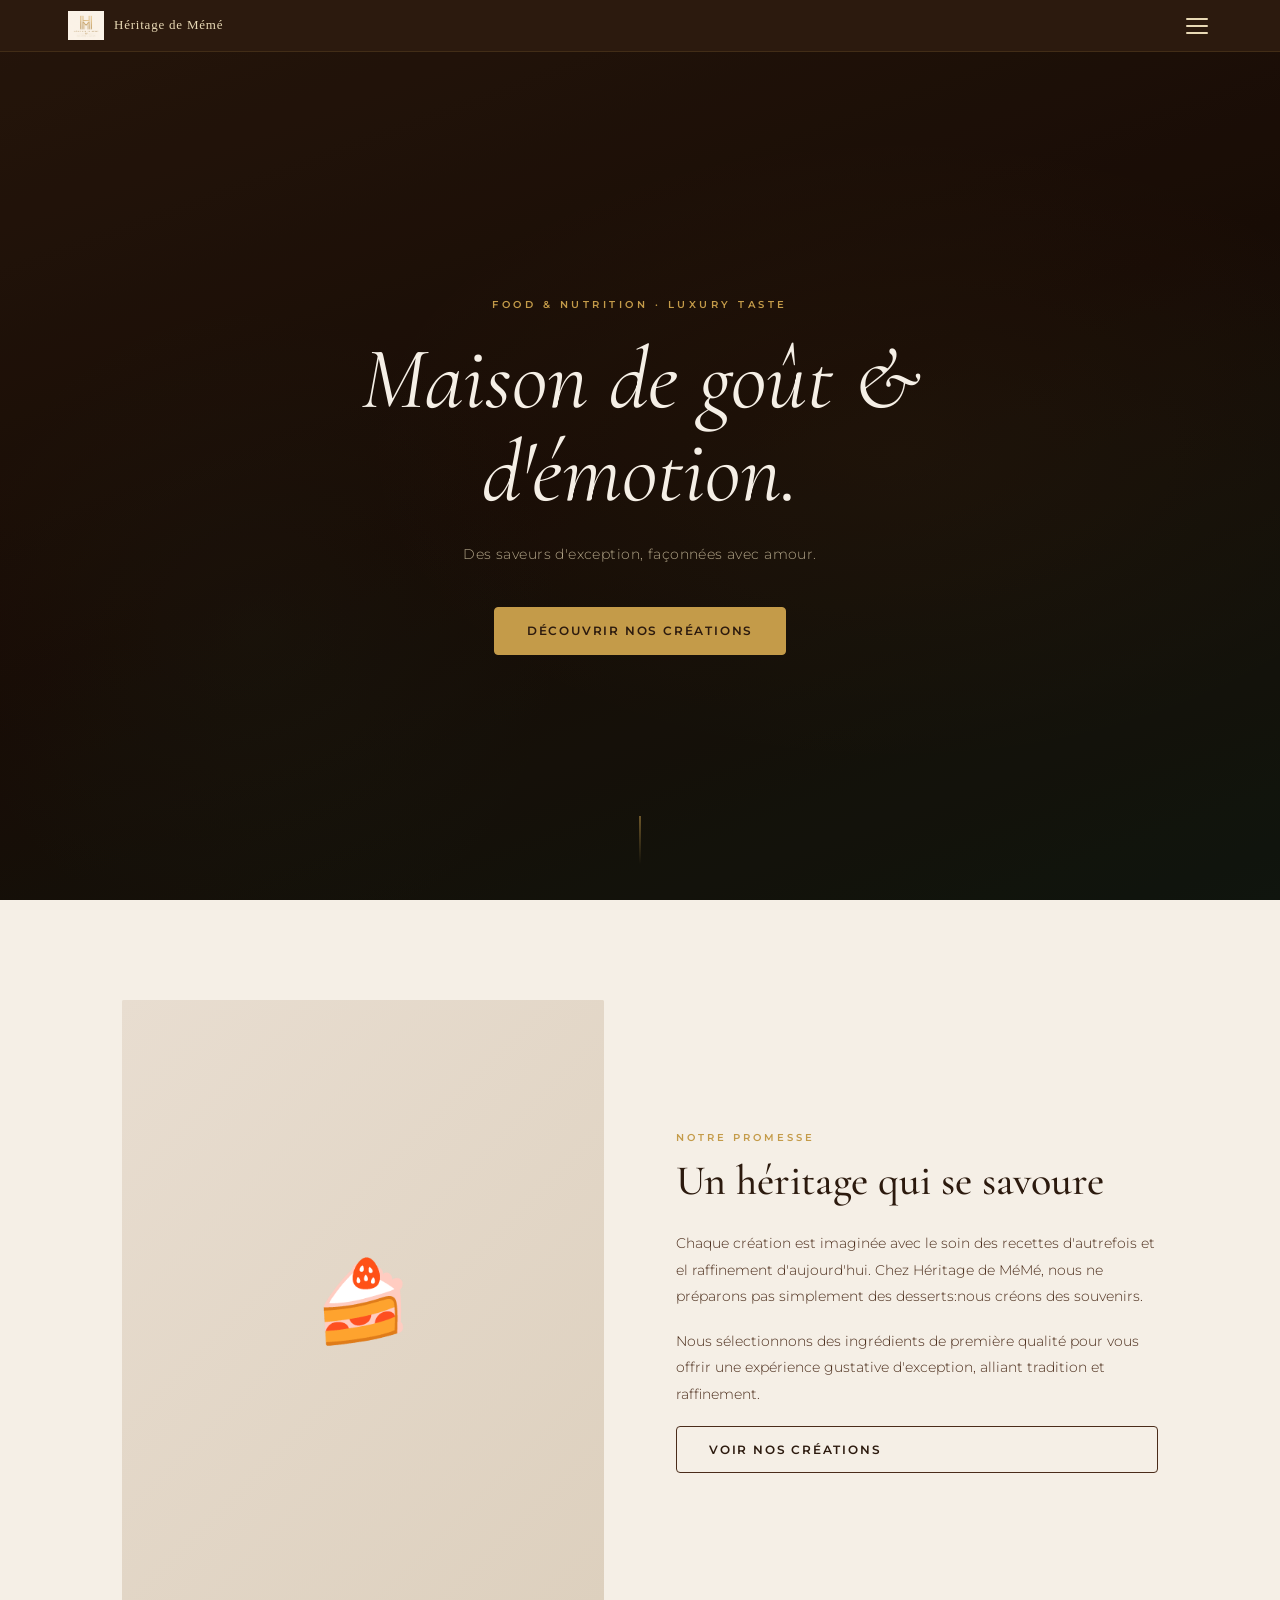
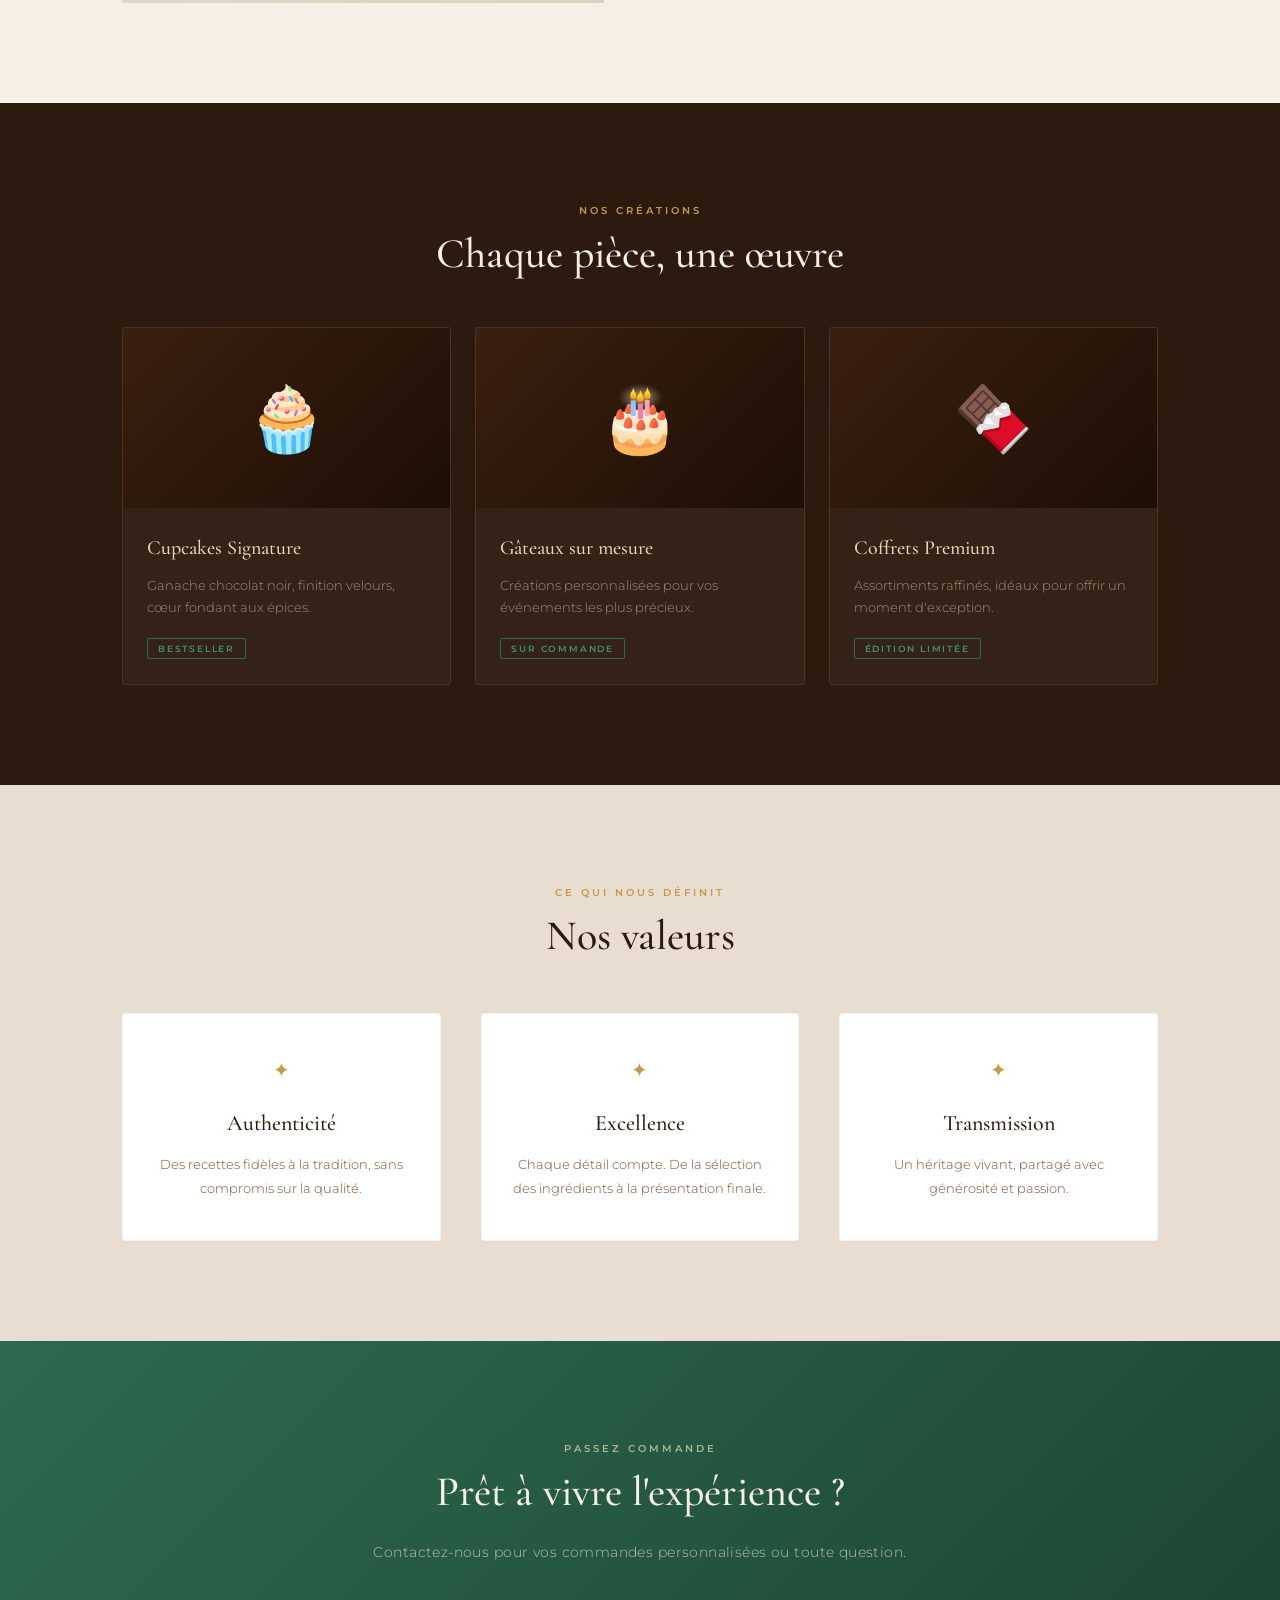
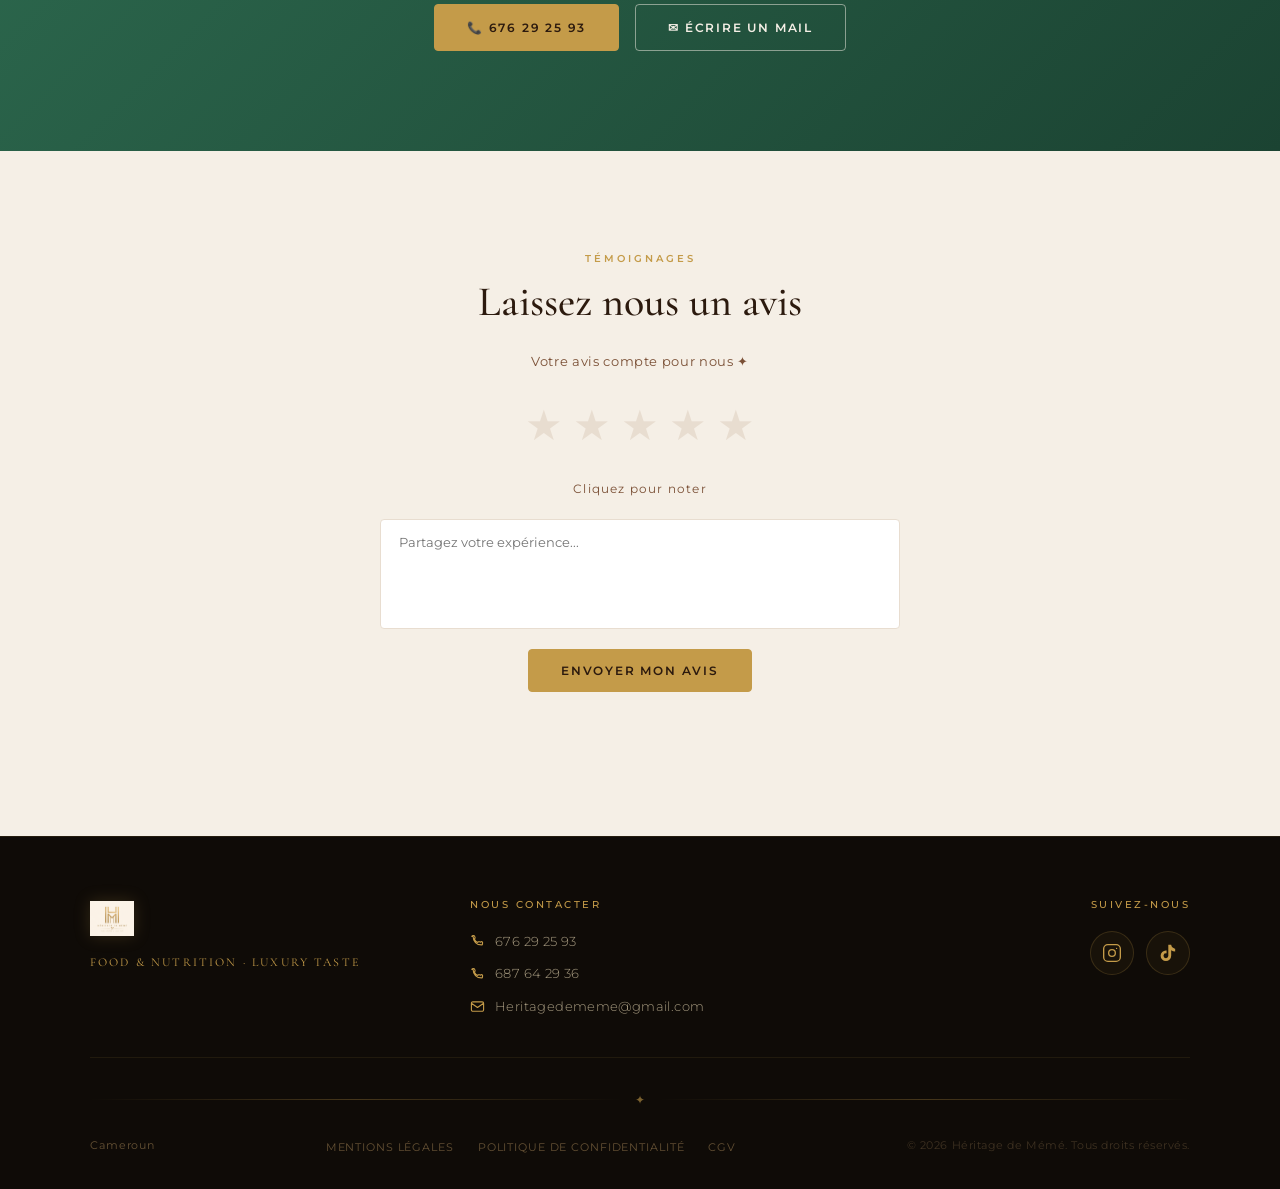
==== commit f79a9545: "Update index.html" ====
--- a/index.html
+++ b/index.html
@@ -8,7 +8,7 @@
 <meta name="description" content="Héritage de Mémé — pâtisserie artisanale de luxe : cupcakes signature, gâteaux sur mesure et coffrets premium au Cameroun.">
 <meta property="og:title" content="Héritage de Mémé – Food & Nutrition · Luxury Taste">
 <meta property="og:description" content="Des saveurs d'exception, façonnées avec amour.">
-<meta property="og:image" content="https://heritagedemem.netlify.app/Heritage_de_Meme_Logo_Premium.png">
+<meta property="og:image" content="https://heritagedememe.netlify.app/Heritage_de_Meme_Logo_Premium.png">
  <meta property="og:url" content="https://heritagedememe.netlify.app/">
 <meta property="og:type" content="website">
 <link rel="icon" type="image/png" href="favicon.png">
@@ -17,7 +17,6 @@
 <!-- preconnect vers google fonts-->
 <link rel="preconnect" href="https://fonts.googleapis.com">
 <link rel="preconnect" href="https://fonts.gstatic.com" crossorigin>
-<link href="https://fonts.googleapis.com/css2?family=Cormorant+Garamond..." rel="stylesheet"/>
 
 </head>
 <body>
@@ -35,11 +34,13 @@
         <li><a href="#contact">Contact</a></li>
         <li style="text-align:center;"><a href="equipe.html" class="navbar__link--equipe">Découvrez les artisans<br/>de nos créations</a></li>
       </ul>
-      <button class="navbar__burger" id="burgerBtn" aria-label="Menu">
+      <button class="navbar__burger" id="burgerBtn" aria-label="Menu" aria-expanded="false">
         <span></span><span></span><span></span>
       </button>
     </div>
   </nav>
+ <div class="navbar__overlay" id="navOverlay">
+ </div>
 
   <section class="hero">
     <div class="hero__overlay"></div>
--- a/style.css
+++ b/style.css
@@ -43,14 +43,14 @@
 .navbar.scrolled { background: rgba(44,26,14,0.97); box-shadow: 0 2px 20px rgba(0,0,0,0.35); backdrop-filter: blur(8px); }
 .navbar__inner { max-width: 1200px; margin: 0 auto; height: 100%; padding: 0 28px; display: flex; align-items: center; gap: 32px; overflow: visible; }
 .navbar__brand { display: flex; align-items: center; gap: 10px; flex-shrink: 0; }
-.navbar__logo { width: 30px; height: 30px; object-fit: contain; }
+.navbar__logo { width: 36px; height: 36px; object-fit: contain; }
 .navbar__name { font-family: 'Times New Roman', Times, serif; font-size: 13px; color: var(--gold-light); font-weight: normal; letter-spacing: 0.06em; white-space: nowrap; }
-.navbar__links { display: flex; align-items: center; gap: 28px; margin-left: auto; flex-shrink:0; }
+.navbar__links { display: none; align-items: center; gap: 28px; margin-left: auto; flex-shrink:0; transition: transform 0.4s cubic-bezier(0.4, 0, 0.2, 1), opacity 0.4s ease; transform: translateY(-10px); opacity: 0;}
 .navbar__links li a { font-size: 11px; font-weight: 500; letter-spacing: 0.12em; text-transform: uppercase; color: rgba(232,217,181,0.75); transition: color var(--transition); position: relative; padding-bottom: 3px; }
 .navbar__links li a::after { content: ''; position: absolute; bottom: 0; left: 0; width: 0; height: 1px; background: var(--gold); transition: width var(--transition); }
 .navbar__links li a:hover { color: var(--gold-light); }
 .navbar__links li a:hover::after { width: 100%; }
-.navbar__burger { display: none; flex-direction: column; gap: 5px; background: none; border: none; cursor: pointer; padding: 4px; margin-left: auto; }
+.navbar__burger { display: flex; flex-direction: column; gap: 5px; background: none; border: none; cursor: pointer; padding: 4px; margin-left: auto; }
 .navbar__burger span { display: block; width: 22px; height: 2px; background: var(--gold-light); border-radius: 2px; transition: all var(--transition); }
 
 /* HERO */
@@ -136,14 +136,6 @@
   .about__grid, .menu__grid, .values__grid, .footer__top { grid-template-columns: 1fr; }
   .footer__social-col { align-items: flex-start; }
 }
-@media (max-width: 640px) {
-  .navbar__links {
-    display: none;
-  transition: transform 0.4s cubic-bezier(0.4, 0, 0.2, 1), opacity 0.4s ease;
-  transform: translateY(-10px);
-  opacity: 0;
-}
-
 .navbar__links.open {
   display: flex;
   flex-direction: column;
@@ -159,21 +151,11 @@
   opacity: 1;
   pointer-events: all;
 }
-  .navbar__burger { display: flex; }
+@media (max-width: 640px){
   .footer__bottom { flex-direction: column; align-items: center; text-align: center; }
   .footer__legal { flex-wrap: wrap; justify-content: center; }
 
-} 
-
-/* POUR LE MINI LOGO DE CUPCAKE*/
-.navbar_cupcake{
-  width: 26px;
-  height: 26px;
-  margin-left: 6px;
-  filter: brightness(0) invert(1);
-}
-
-
+}
 
 .reviews {
   padding: 100px 0;
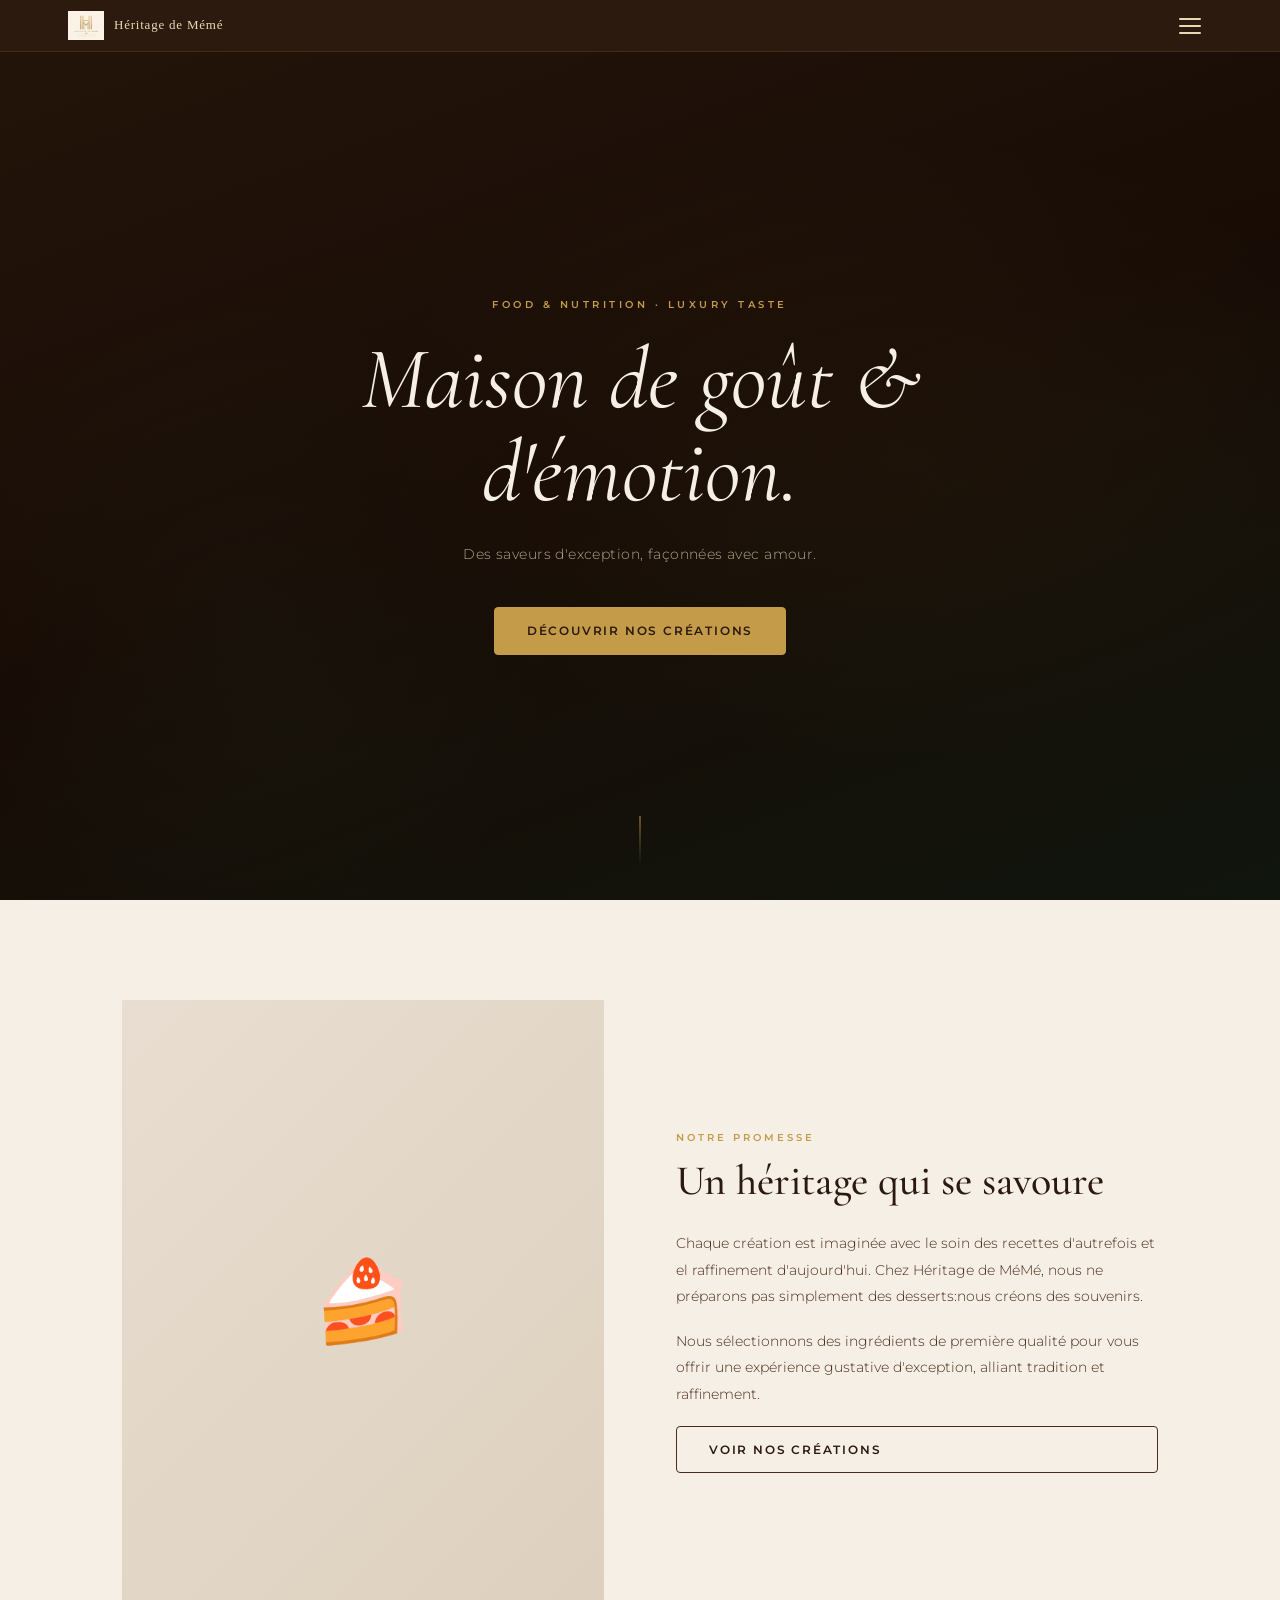
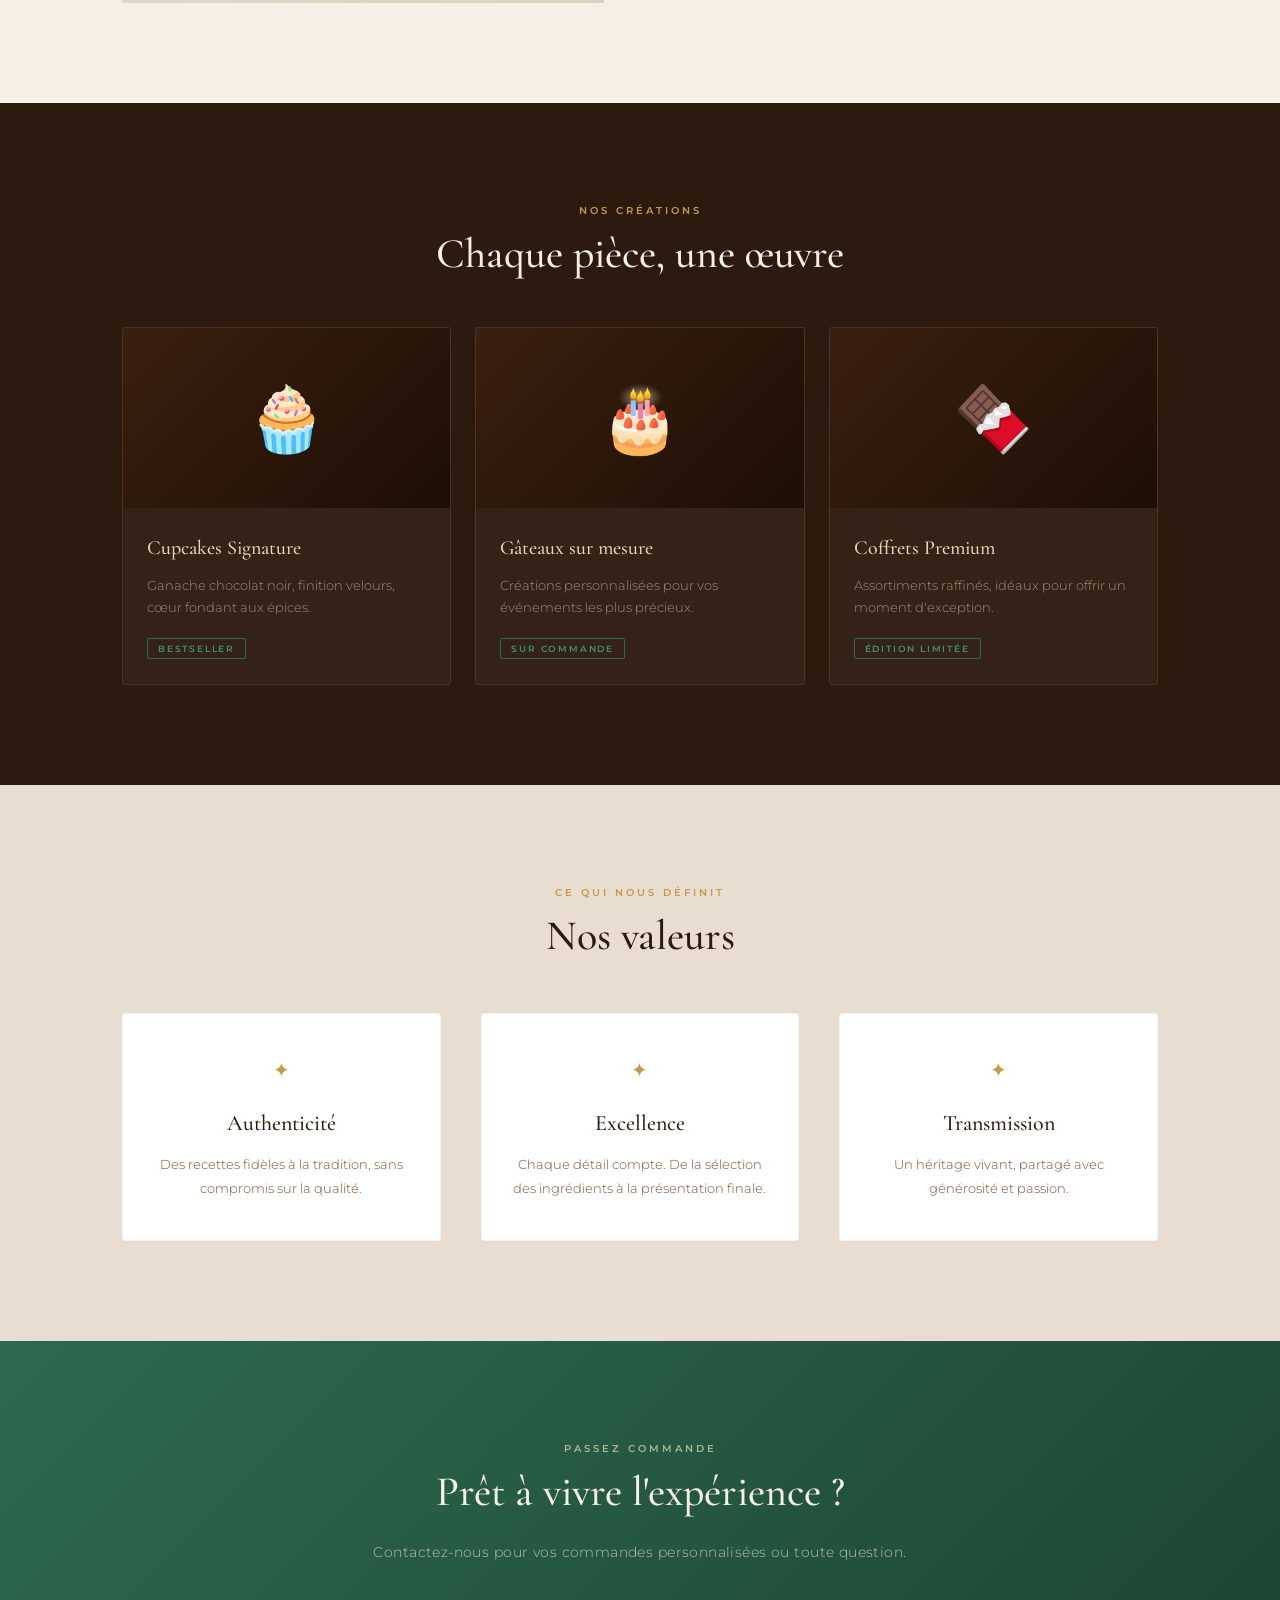
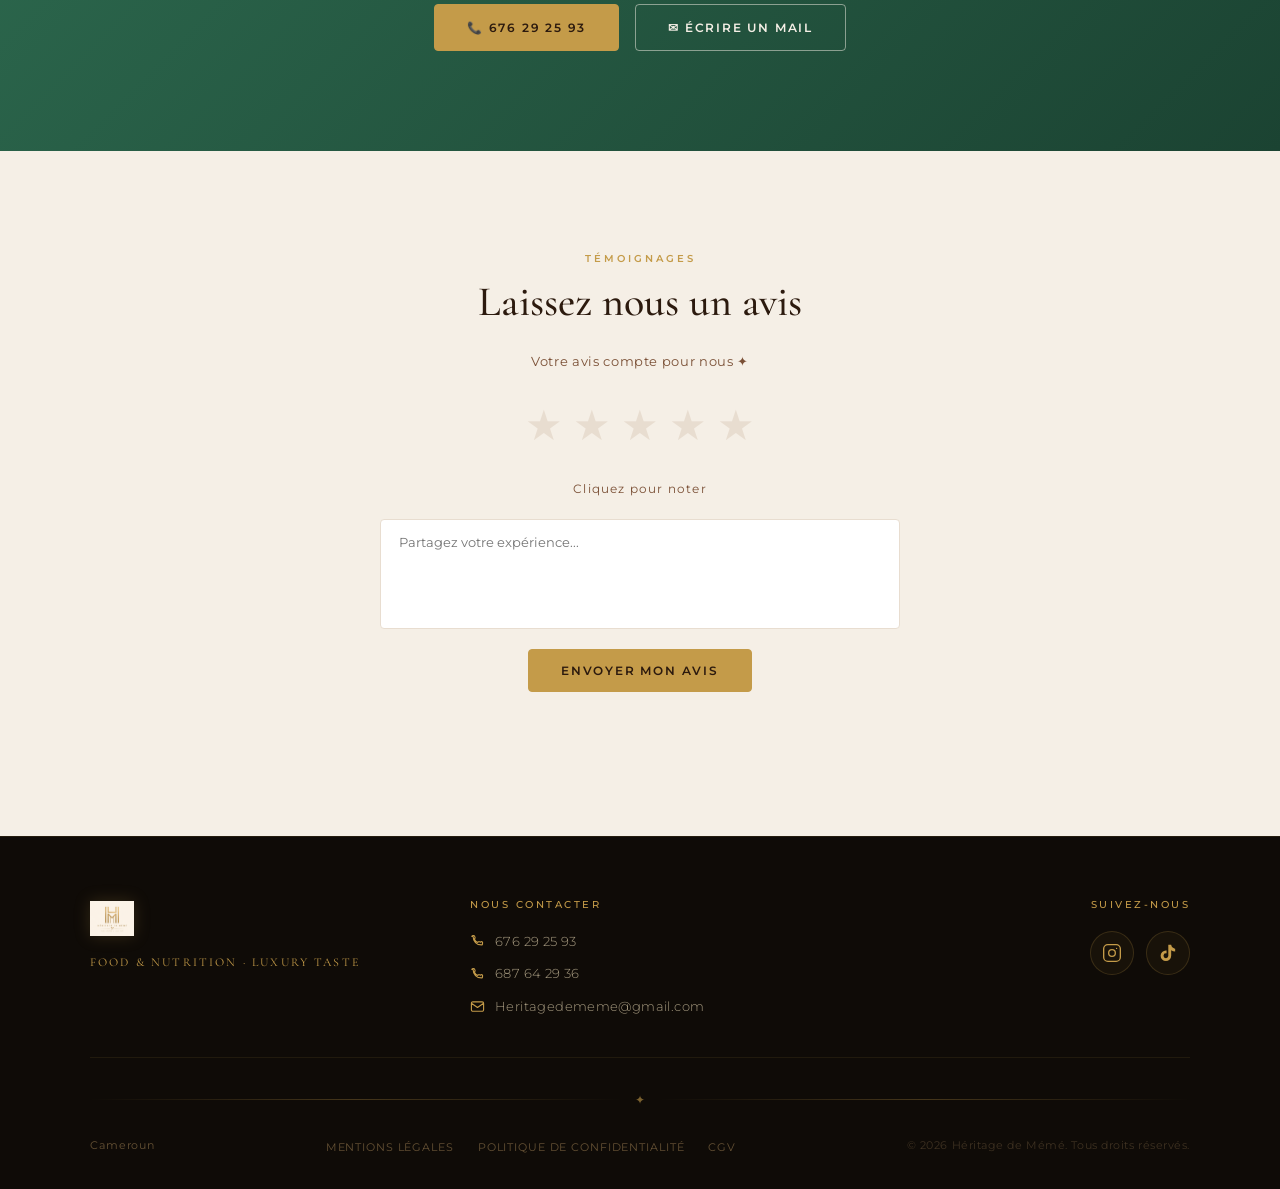
==== commit 0c3db949: "Update index.html" ====
--- a/index.html
+++ b/index.html
@@ -11,7 +11,7 @@
 <meta property="og:image" content="https://heritagedememe.netlify.app/Heritage_de_Meme_Logo_Premium.png">
  <meta property="og:url" content="https://heritagedememe.netlify.app/">
 <meta property="og:type" content="website">
-<link rel="icon" type="image/png" href="favicon.png">
+<link rel="icon" type="image/png" href="Heritage_de_Meme_Logo_Premium.png">
   <link rel="stylesheet" href="style.css" />
   <link href="https://fonts.googleapis.com/css2?family=Cormorant+Garamond:ital,wght@0,400;0,500;0,600;1,400&family=Montserrat:wght@300;400;500;600&display=swap" rel="stylesheet"/>
 <!-- preconnect vers google fonts-->
--- a/style.css
+++ b/style.css
@@ -45,14 +45,57 @@
 .navbar__brand { display: flex; align-items: center; gap: 10px; flex-shrink: 0; }
 .navbar__logo { width: 36px; height: 36px; object-fit: contain; }
 .navbar__name { font-family: 'Times New Roman', Times, serif; font-size: 13px; color: var(--gold-light); font-weight: normal; letter-spacing: 0.06em; white-space: nowrap; }
-.navbar__links { display: none; align-items: center; gap: 28px; margin-left: auto; flex-shrink:0; transition: transform 0.4s cubic-bezier(0.4, 0, 0.2, 1), opacity 0.4s ease; transform: translateY(-10px); opacity: 0;}
-.navbar__links li a { font-size: 11px; font-weight: 500; letter-spacing: 0.12em; text-transform: uppercase; color: rgba(232,217,181,0.75); transition: color var(--transition); position: relative; padding-bottom: 3px; }
-.navbar__links li a::after { content: ''; position: absolute; bottom: 0; left: 0; width: 0; height: 1px; background: var(--gold); transition: width var(--transition); }
+
+.navbar__burger { display: flex; align-items: center; justify-content: center; width: 44px; height: 44px; flex-direction: column; gap: 5px; background: none; border: none; cursor: pointer; padding: 0; margin-left: auto; }
+.navbar__burger span { display: block; width: 22px; height: 2px; background: var(--gold-light); border-radius: 2px; transition: all var(--transition); }
+.navbar__burger.open span:nth-child(1) { transform: translateY(7px) rotate(45deg); }
+.navbar__burger.open span:nth-child(2) { opacity: 0; }
+.navbar__burger.open span:nth-child(3) { transform: translateY(-7px) rotate(-45deg); }
+
+.navbar__overlay {
+  position: fixed;
+  inset: 0;
+  background: rgba(0,0,0,0.5);
+  z-index: 1000;
+  opacity: 0;
+  pointer-events: none;
+  transition: opacity 0.3s ease;
+  backdrop-filter: blur(2px);
+}
+.navbar__overlay.active { opacity: 1; pointer-events: all; }
+
+.navbar__links {
+  position: fixed;
+  top: calc(var(--nav-h) + 10px);
+  right: 20px;
+  z-index: 1001;
+  width: 260px;
+  max-width: calc(100vw - 40px);
+  background: var(--brown-dark);
+  border: 1px solid rgba(196,155,73,0.2);
+  border-radius: 10px;
+  box-shadow: 0 20px 50px rgba(0,0,0,0.4);
+  padding: 20px 22px;
+  display: flex;
+  flex-direction: column;
+  gap: 4px;
+  opacity: 0;
+  transform: translate(16px, -8px) scale(0.97);
+  pointer-events: none;
+  transition: opacity 0.28s ease, transform 0.28s cubic-bezier(0.4, 0, 0.2, 1);
+}
+.navbar__links.open { opacity: 1; transform: translate(0, 0) scale(1); pointer-events: all; }
+.navbar__links li { opacity: 0; transform: translateY(-6px); transition: opacity 0.25s ease, transform 0.25s ease; }
+.navbar__links.open li { opacity: 1; transform: translateY(0); }
+.navbar__links.open li:nth-child(1) { transition-delay: 0.08s; }
+.navbar__links.open li:nth-child(2) { transition-delay: 0.14s; }
+.navbar__links.open li:nth-child(3) { transition-delay: 0.20s; }
+.navbar__links.open li:nth-child(4) { transition-delay: 0.26s; }
+.navbar__links.open li:nth-child(5) { transition-delay: 0.32s; }
+.navbar__links li a { font-size: 11px; font-weight: 500; letter-spacing: 0.12em; text-transform: uppercase; color: rgba(232,217,181,0.75); transition: color var(--transition); position: relative; padding: 8px 0; display: inline-block; }
+.navbar__links li a::after { content: ''; position: absolute; bottom: 4px; left: 0; width: 0; height: 1px; background: var(--gold); transition: width var(--transition); }
 .navbar__links li a:hover { color: var(--gold-light); }
 .navbar__links li a:hover::after { width: 100%; }
-.navbar__burger { display: flex; flex-direction: column; gap: 5px; background: none; border: none; cursor: pointer; padding: 4px; margin-left: auto; }
-.navbar__burger span { display: block; width: 22px; height: 2px; background: var(--gold-light); border-radius: 2px; transition: all var(--transition); }
-
 /* HERO */
 .hero { position: relative; min-height: 100vh; display: flex; align-items: center; justify-content: center; text-align: center; background: linear-gradient(160deg, var(--brown-dark) 0%, #1a0d06 50%, #0e1a12 100%); padding-top: var(--nav-h); overflow: hidden; }
 .hero::before { content: ''; position: absolute; inset: 0; background-image: radial-gradient(ellipse 60% 50% at 70% 50%, rgba(196,155,73,0.06) 0%, transparent 70%), radial-gradient(ellipse 40% 60% at 20% 70%, rgba(45,106,79,0.08) 0%, transparent 60%); pointer-events: none; }
@@ -131,30 +174,13 @@
     color: rgba(122,99,64,0.8);
     letter-spacing: 0.08em;
 }
-/* RESPONSIVE */
-@media (max-width: 900px) {
-  .about__grid, .menu__grid, .values__grid, .footer__top { grid-template-columns: 1fr; }
-  .footer__social-col { align-items: flex-start; }
-}
-.navbar__links.open {
-  display: flex;
-  flex-direction: column;
-  position: fixed;
-  top: var(--nav-h);
-  left: 0;
-  right: 0;
-  background: var(--brown-dark);
-  padding: 24px 28px;
-  gap: 20px;
-  border-bottom: 1px solid rgba(196,155,73,0.15);
-  transform: translateY(0);
-  opacity: 1;
-  pointer-events: all;
-}
-@media (max-width: 640px){
+
+@media (max-width: 1024px) and (min-width: 641px) {
+  .menu__grid, .values__grid { grid-template-columns: repeat(2, 1fr); }
+}
+@media (max-width: 640px) {
   .footer__bottom { flex-direction: column; align-items: center; text-align: center; }
   .footer__legal { flex-wrap: wrap; justify-content: center; }
-
 }
 
 .reviews {
